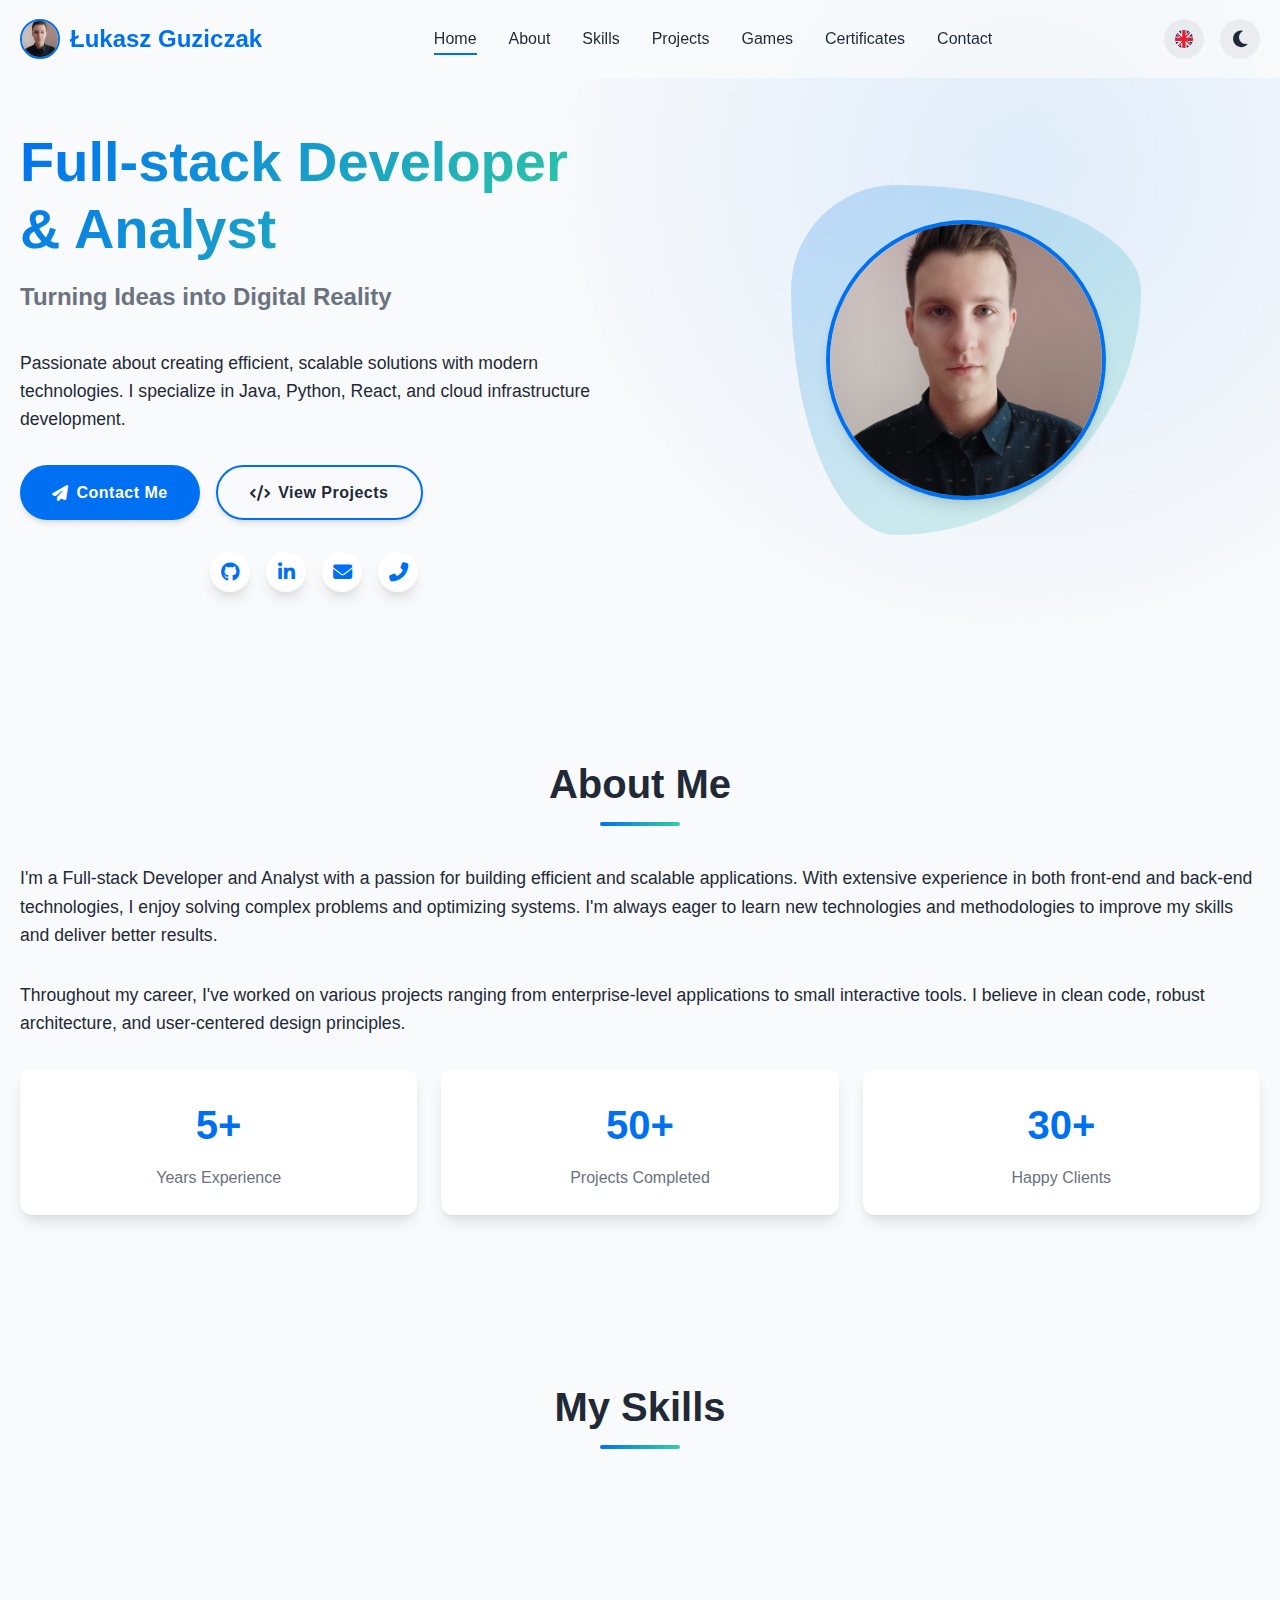
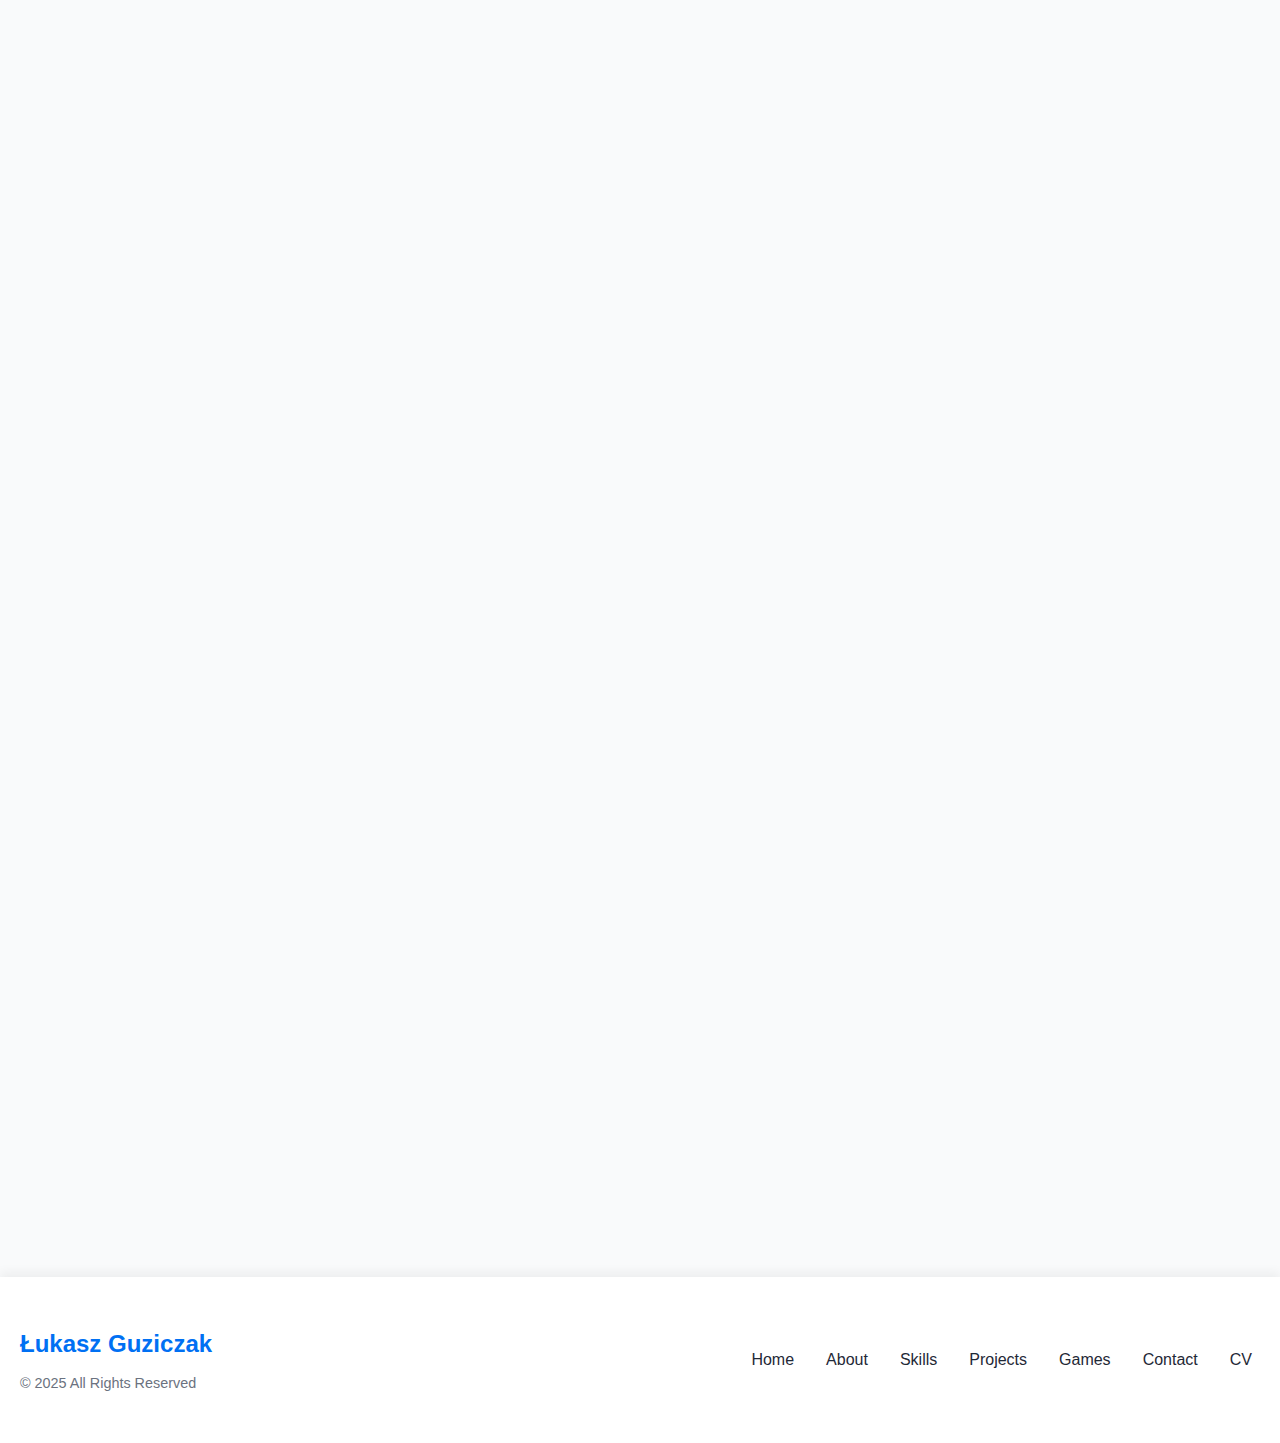
==== index.html @ 31dbde3d "update" ====
<!DOCTYPE html>
<html lang="en">
<head>
    <meta charset="UTF-8">
    <meta name="viewport" content="width=device-width, initial-scale=1.0">
    <meta name="description" content="Łukasz Guziczak - Full-stack Developer & Analyst. Expertise in Java, Python, React.js, and cloud technologies.">
    <title>Łukasz Guziczak | Full-stack Developer</title>
    <link rel="stylesheet" href="https://cdnjs.cloudflare.com/ajax/libs/font-awesome/6.4.0/css/all.min.css">
    <link rel="stylesheet" href="https://cdnjs.cloudflare.com/ajax/libs/animate.css/4.1.1/animate.min.css">
    <style>
        :root {
            --primary-color: #0070f3;
            --primary-dark: #0050a0;
            --secondary-color: #34d399;
            --light-bg: #f9fafb;
            --dark-bg: #111827;
            --light-card: #ffffff;
            --dark-card: #1f2937;
            --light-text: #1f2937;
            --dark-text: #f3f4f6;
            --gray-text: #6b7280;
            --card-shadow: 0 10px 15px -3px rgba(0, 0, 0, 0.1), 0 4px 6px -2px rgba(0, 0, 0, 0.05);
            --dark-card-shadow: 0 10px 15px -3px rgba(0, 0, 0, 0.25), 0 4px 6px -2px rgba(0, 0, 0, 0.1);
            --border-radius: 12px;
            --transition: all 0.3s cubic-bezier(0.4, 0, 0.2, 1);
            --heading-font: 'Poppins', 'Segoe UI', sans-serif;
            --body-font: 'Inter', 'Roboto', 'Arial', sans-serif;
        }

        /* Load Fonts */
        @import url('https://fonts.googleapis.com/css2?family=Inter:wght@300;400;500;600;700&family=Poppins:wght@400;500;600;700&display=swap');

        * {
            margin: 0;
            padding: 0;
            box-sizing: border-box;
        }

        body {
            font-family: var(--body-font);
            background-color: var(--light-bg);
            color: var(--light-text);
            line-height: 1.6;
            overflow-x: hidden;
            transition: var(--transition);
            scroll-behavior: smooth;
            min-height: 100vh;
        }

        body.dark-mode {
            background-color: var(--dark-bg);
            color: var(--dark-text);
        }

        .container {
            max-width: 1280px;
            margin: 0 auto;
            padding: 0 20px;
        }

        /* Navigation */
        .navbar {
            position: fixed;
            top: 0;
            left: 0;
            width: 100%;
            padding: 1.2rem 0;
            z-index: 1000;
            transition: var(--transition);
            backdrop-filter: blur(8px);
            background-color: rgba(249, 250, 251, 0.8);
        }

        body.dark-mode .navbar {
            background-color: rgba(17, 24, 39, 0.8);
        }

        .navbar.scrolled {
            padding: 0.7rem 0;
            box-shadow: 0 4px 6px -1px rgba(0, 0, 0, 0.1), 0 2px 4px -1px rgba(0, 0, 0, 0.06);
        }

        .nav-container {
            display: flex;
            justify-content: space-between;
            align-items: center;
        }

        .logo {
            font-family: var(--heading-font);
            font-weight: 700;
            font-size: 1.5rem;
            color: var(--primary-color);
            text-decoration: none;
            display: flex;
            align-items: center;
        }

        .logo-img {
            width: 40px;
            height: 40px;
            border-radius: 50%;
            margin-right: 10px;
            object-fit: cover;
            border: 2px solid var(--primary-color);
        }

        .nav-links {
            display: flex;
            gap: 2rem;
            list-style: none;
        }

        .nav-item a {
            color: var(--light-text);
            text-decoration: none;
            font-weight: 500;
            position: relative;
            padding: 0.5rem 0;
            transition: var(--transition);
        }

        body.dark-mode .nav-item a {
            color: var(--dark-text);
        }

        .nav-item a::after {
            content: '';
            position: absolute;
            width: 0;
            height: 2px;
            bottom: 0;
            left: 0;
            background-color: var(--primary-color);
            transition: var(--transition);
        }

        .nav-item a:hover {
            color: var(--primary-color);
        }

        .nav-item a:hover::after,
        .nav-item a.active::after {
            width: 100%;
        }

        .utility-buttons {
            display: flex;
            align-items: center;
            gap: 1rem;
        }

        .theme-btn,
        .lang-btn {
            background: none;
            border: none;
            cursor: pointer;
            width: 40px;
            height: 40px;
            border-radius: 50%;
            display: flex;
            align-items: center;
            justify-content: center;
            transition: var(--transition);
            background-color: rgba(0, 0, 0, 0.05);
        }

        body.dark-mode .theme-btn,
        body.dark-mode .lang-btn {
            background-color: rgba(255, 255, 255, 0.1);
        }

        .theme-btn:hover,
        .lang-btn:hover {
            background-color: rgba(0, 112, 243, 0.1);
            transform: translateY(-2px);
        }

        .theme-btn i,
        .lang-btn img {
            font-size: 1.2rem;
            color: var(--light-text);
            transition: var(--transition);
        }

        body.dark-mode .theme-btn i,
        body.dark-mode .lang-btn img {
            color: var(--dark-text);
        }

        .lang-btn img {
            width: 24px;
            height: 18px;
            border-radius: 2px;
        }

        .mobile-menu-btn {
            display: none;
            background: none;
            border: none;
            cursor: pointer;
            font-size: 1.5rem;
            color: var(--light-text);
        }

        body.dark-mode .mobile-menu-btn {
            color: var(--dark-text);
        }

        /* Hero Section */
        .hero {
            padding: 8rem 0 5rem;
            position: relative;
            overflow: hidden;
        }

        .hero::before {
            content: "";
            position: absolute;
            top: -50%;
            right: -20%;
            width: 80%;
            height: 150%;
            background: radial-gradient(circle, rgba(0, 112, 243, 0.1) 0%, rgba(0, 112, 243, 0) 70%);
            z-index: -1;
            border-radius: 50%;
        }

        .hero-content {
            display: flex;
            align-items: center;
            justify-content: space-between;
            gap: 4rem;
        }

        .hero-text {
            flex: 1;
        }

        .hero-title {
            font-family: var(--heading-font);
            font-size: 3.5rem;
            font-weight: 700;
            margin-bottom: 1rem;
            background: linear-gradient(135deg, var(--primary-color) 0%, var(--secondary-color) 100%);
            -webkit-background-clip: text;
            -webkit-text-fill-color: transparent;
            line-height: 1.2;
        }

        .hero-subtitle {
            font-size: 1.5rem;
            color: var(--gray-text);
            margin-bottom: 2rem;
        }

        .hero-description {
            font-size: 1.1rem;
            margin-bottom: 2rem;
            max-width: 600px;
        }

        .hero-cta {
            display: flex;
            gap: 1rem;
            margin-top: 2rem;
        }

        .btn {
            padding: 0.8rem 2rem;
            border-radius: 50px;
            font-weight: 600;
            letter-spacing: 0.5px;
            text-decoration: none;
            cursor: pointer;
            transition: var(--transition);
            display: inline-flex;
            align-items: center;
            justify-content: center;
            gap: 0.5rem;
            box-shadow: 0 4px 6px -1px rgba(0, 0, 0, 0.1), 0 2px 4px -1px rgba(0, 0, 0, 0.06);
        }

        .btn-primary {
            background-color: var(--primary-color);
            color: white;
            border: none;
        }

        .btn-primary:hover {
            background-color: var(--primary-dark);
            transform: translateY(-3px);
            box-shadow: 0 7px 14px rgba(0, 0, 0, 0.12), 0 3px 6px rgba(0, 0, 0, 0.08);
        }

        .btn-secondary {
            background-color: transparent;
            color: var(--light-text);
            border: 2px solid var(--primary-color);
        }

        body.dark-mode .btn-secondary {
            color: var(--dark-text);
        }

        .btn-secondary:hover {
            background-color: rgba(0, 112, 243, 0.1);
            transform: translateY(-3px);
            box-shadow: 0 7px 14px rgba(0, 0, 0, 0.12), 0 3px 6px rgba(0, 0, 0, 0.08);
        }

        .hero-image {
            flex: 1;
            position: relative;
        }

        .profile-container {
            position: relative;
            width: 350px;
            height: 350px;
            margin: 0 auto;
        }

        .profile-bg {
            position: absolute;
            width: 100%;
            height: 100%;
            background: linear-gradient(135deg, var(--primary-color) 0%, var(--secondary-color) 100%);
            border-radius: 30% 70% 70% 30% / 30% 30% 70% 70%;
            opacity: 0.2;
            animation: morphing 10s ease-in-out infinite;
        }

        @keyframes morphing {
            0% {
                border-radius: 30% 70% 70% 30% / 30% 30% 70% 70%;
            }
            25% {
                border-radius: 58% 42% 75% 25% / 76% 46% 54% 24%;
            }
            50% {
                border-radius: 50% 50% 33% 67% / 55% 27% 73% 45%;
            }
            75% {
                border-radius: 33% 67% 58% 42% / 63% 68% 32% 37%;
            }
            100% {
                border-radius: 30% 70% 70% 30% / 30% 30% 70% 70%;
            }
        }

        .profile-img {
            position: absolute;
            top: 50%;
            left: 50%;
            transform: translate(-50%, -50%);
            width: 280px;
            height: 280px;
            border-radius: 50%;
            object-fit: cover;
            border: 4px solid var(--primary-color);
            z-index: 1;
            box-shadow: var(--card-shadow);
        }

        .social-links {
            display: flex;
            justify-content: center;
            gap: 1rem;
            margin-top: 2rem;
        }

        .social-btn {
            width: 40px;
            height: 40px;
            border-radius: 50%;
            display: flex;
            align-items: center;
            justify-content: center;
            background-color: var(--light-card);
            color: var(--primary-color);
            text-decoration: none;
            font-size: 1.2rem;
            transition: var(--transition);
            box-shadow: var(--card-shadow);
        }

        body.dark-mode .social-btn {
            background-color: var(--dark-card);
        }

        .social-btn:hover {
            transform: translateY(-5px);
            background-color: var(--primary-color);
            color: white;
        }

        /* About Section */
        .section {
            padding: 5rem 0;
        }

        .section-title {
            font-family: var(--heading-font);
            font-size: 2.5rem;
            font-weight: 700;
            margin-bottom: 3rem;
            text-align: center;
            position: relative;
        }

        .section-title::after {
            content: '';
            position: absolute;
            bottom: -10px;
            left: 50%;
            transform: translateX(-50%);
            width: 80px;
            height: 4px;
            background: linear-gradient(135deg, var(--primary-color) 0%, var(--secondary-color) 100%);
            border-radius: 2px;
        }

        .about-content {
            display: flex;
            align-items: center;
            gap: 4rem;
        }

        .about-text {
            flex: 1;
        }

        .about-description {
            margin-bottom: 2rem;
            font-size: 1.1rem;
        }

        .about-stats {
            display: grid;
            grid-template-columns: repeat(auto-fit, minmax(150px, 1fr));
            gap: 1.5rem;
            margin-top: 2rem;
        }

        .stat-item {
            text-align: center;
            background-color: var(--light-card);
            padding: 1.5rem;
            border-radius: var(--border-radius);
            box-shadow: var(--card-shadow);
            transition: var(--transition);
        }

        body.dark-mode .stat-item {
            background-color: var(--dark-card);
            box-shadow: var(--dark-card-shadow);
        }

        .stat-item:hover {
            transform: translateY(-5px);
        }

        .stat-number {
            font-size: 2.5rem;
            font-weight: 700;
            color: var(--primary-color);
            margin-bottom: 0.5rem;
        }

        .stat-label {
            font-size: 1rem;
            color: var(--gray-text);
        }

        /* Skills Section */
        .skills-list {
            display: grid;
            grid-template-columns: repeat(auto-fill, minmax(300px, 1fr));
            gap: 2rem;
        }

        .skill-card {
            background-color: var(--light-card);
            border-radius: var(--border-radius);
            padding: 2rem;
            box-shadow: var(--card-shadow);
            transition: var(--transition);
            position: relative;
            overflow: hidden;
        }

        body.dark-mode .skill-card {
            background-color: var(--dark-card);
            box-shadow: var(--dark-card-shadow);
        }

        .skill-card:hover {
            transform: translateY(-5px);
        }

        .skill-card::before {
            content: '';
            position: absolute;
            top: 0;
            left: 0;
            width: 5px;
            height: 100%;
            background: linear-gradient(to bottom, var(--primary-color), var(--secondary-color));
        }

        .skill-icon {
            font-size: 2rem;
            color: var(--primary-color);
            margin-bottom: 1rem;
        }

        .skill-title {
            font-family: var(--heading-font);
            font-size: 1.3rem;
            font-weight: 600;
            margin-bottom: 1rem;
        }

        .skill-items {
            list-style: none;
        }

        .skill-item {
            margin-bottom: 0.5rem;
            display: flex;
            align-items: center;
        }

        .skill-item::before {
            content: '•';
            color: var(--primary-color);
            font-weight: bold;
            margin-right: 0.5rem;
        }

        /* Projects Section */
        .projects-container {
            display: grid;
            grid-template-columns: repeat(auto-fill, minmax(300px, 1fr));
            gap: 2rem;
        }

        .project-card {
            background-color: var(--light-card);
            border-radius: var(--border-radius);
            overflow: hidden;
            box-shadow: var(--card-shadow);
            transition: var(--transition);
            position: relative;
        }

        body.dark-mode .project-card {
            background-color: var(--dark-card);
            box-shadow: var(--dark-card-shadow);
        }

        .project-card:hover {
            transform: translateY(-10px);
            box-shadow: 0 20px 25px -5px rgba(0, 0, 0, 0.1), 0 10px 10px -5px rgba(0, 0, 0, 0.04);
        }

        .project-img {
            width: 100%;
            height: 180px;
            object-fit: cover;
            transition: var(--transition);
        }

        .project-card:hover .project-img {
            transform: scale(1.05);
        }

        .project-content {
            padding: 1.5rem;
        }

        .project-title {
            font-family: var(--heading-font);
            font-size: 1.3rem;
            font-weight: 600;
            margin-bottom: 0.5rem;
        }

        .project-description {
            color: var(--gray-text);
            font-size: 0.95rem;
            margin-bottom: 1rem;
            line-height: 1.5;
        }

        .project-links {
            display: flex;
            justify-content: space-between;
            margin-top: 1rem;
        }

        .project-link {
            color: var(--primary-color);
            text-decoration: none;
            font-weight: 600;
            font-size: 0.9rem;
            transition: var(--transition);
            display: flex;
            align-items: center;
            gap: 0.3rem;
        }

        .project-link:hover {
            color: var(--primary-dark);
            transform: translateX(5px);
        }

        /* Achievements Section */
        .achievements-list {
            display: grid;
            grid-template-columns: repeat(auto-fill, minmax(280px, 1fr));
            gap: 2rem;
        }

        .achievement-card {
            background-color: var(--light-card);
            border-radius: var(--border-radius);
            padding: 2rem;
            box-shadow: var(--card-shadow);
            transition: var(--transition);
            position: relative;
            overflow: hidden;
        }

        body.dark-mode .achievement-card {
            background-color: var(--dark-card);
            box-shadow: var(--dark-card-shadow);
        }

        .achievement-card:hover {
            transform: translateY(-5px);
        }

        .achievement-icon {
            position: absolute;
            top: 1rem;
            right: 1rem;
            font-size: 1.5rem;
            color: var(--primary-color);
            opacity: 0.2;
        }

        .achievement-title {
            font-family: var(--heading-font);
            font-size: 1.2rem;
            font-weight: 600;
            margin-bottom: 1rem;
            line-height: 1.4;
        }

        .achievement-description {
            color: var(--gray-text);
            font-size: 0.95rem;
        }

        /* Contact Section */
        .contact-container {
            display: grid;
            grid-template-columns: 1fr 2fr;
            gap: 3rem;
        }

        .contact-info {
            background-color: var(--light-card);
            border-radius: var(--border-radius);
            padding: 2rem;
            box-shadow: var(--card-shadow);
            height: fit-content;
        }

        body.dark-mode .contact-info {
            background-color: var(--dark-card);
            box-shadow: var(--dark-card-shadow);
        }

        .contact-title {
            font-family: var(--heading-font);
            font-size: 1.5rem;
            font-weight: 600;
            margin-bottom: 1.5rem;
            color: var(--primary-color);
        }

        .contact-detail {
            display: flex;
            align-items: flex-start;
            margin-bottom: 1.5rem;
        }

        .contact-icon {
            color: var(--primary-color);
            font-size: 1.2rem;
            margin-right: 1rem;
            margin-top: 0.25rem;
        }

        .contact-text {
            line-height: 1.5;
        }

        .contact-text a {
            color: inherit;
            text-decoration: none;
            transition: var(--transition);
        }

        .contact-text a:hover {
            color: var(--primary-color);
        }

        .contact-form {
            background-color: var(--light-card);
            border-radius: var(--border-radius);
            padding: 2rem;
            box-shadow: var(--card-shadow);
        }

        body.dark-mode .contact-form {
            background-color: var(--dark-card);
            box-shadow: var(--dark-card-shadow);
        }

        .form-group {
            margin-bottom: 1.5rem;
        }

        .form-control {
            width: 100%;
            padding: 1rem;
            border: 1px solid #e2e8f0;
            border-radius: 0.5rem;
            font-family: inherit;
            font-size: 1rem;
            background-color: var(--light-bg);
            color: var(--light-text);
            transition: var(--transition);
        }

        body.dark-mode .form-control {
            background-color: var(--dark-bg);
            border-color: #374151;
            color: var(--dark-text);
        }

        .form-control:focus {
            outline: none;
            border-color: var(--primary-color);
            box-shadow: 0 0 0 3px rgba(0, 112, 243, 0.2);
        }

        .form-control::placeholder {
            color: var(--gray-text);
        }

        textarea.form-control {
            min-height: 150px;
            resize: vertical;
        }

        /* Footer */
        .footer {
            background-color: var(--light-card);
            padding: 3rem 0;
            margin-top: 5rem;
            box-shadow: 0 -5px 10px rgba(0, 0, 0, 0.05);
        }

        body.dark-mode .footer {
            background-color: var(--dark-card);
            box-shadow: 0 -5px 10px rgba(0, 0, 0, 0.15);
        }

        .footer-content {
            display: flex;
            justify-content: space-between;
            align-items: center;
        }

        .footer-text {
            display: flex;
            flex-direction: column;
        }

        .footer-logo {
            font-family: var(--heading-font);
            font-weight: 700;
            font-size: 1.5rem;
            color: var(--primary-color);
            margin-bottom: 0.5rem;
        }

        .footer-copyright {
            color: var(--gray-text);
            font-size: 0.9rem;
        }

        .footer-links {
            display: flex;
            gap: 1rem;
        }

        .footer-link {
            color: var(--light-text);
            text-decoration: none;
            transition: var(--transition);
            padding: 0.5rem;
        }

        body.dark-mode .footer-link {
            color: var(--dark-text);
        }

        .footer-link:hover {
            color: var(--primary-color);
        }

        /* Back to Top Button */
        .back-to-top {
            position: fixed;
            bottom: 2rem;
            right: 2rem;
            width: 50px;
            height: 50px;
            border-radius: 50%;
            background-color: var(--primary-color);
            color: white;
            display: flex;
            align-items: center;
            justify-content: center;
            font-size: 1.5rem;
            cursor: pointer;
            box-shadow: 0 4px 6px rgba(0, 0, 0, 0.1);
            opacity: 0;
            visibility: hidden;
            transition: var(--transition);
            z-index: 999;
        }

        .back-to-top.visible {
            opacity: 1;
            visibility: visible;
        }

        .back-to-top:hover {
            background-color: var(--primary-dark);
            transform: translateY(-5px);
        }

        /* Modal */
        .modal {
            position: fixed;
            top: 0;
            left: 0;
            width: 100%;
            height: 100%;
            background-color: rgba(0, 0, 0, 0.5);
            display: flex;
            align-items: center;
            justify-content: center;
            z-index: 9999;
            opacity: 0;
            visibility: hidden;
            transition: var(--transition);
        }

        .modal.active {
            opacity: 1;
            visibility: visible;
        }

        .modal-content {
            background-color: var(--light-card);
            border-radius: var(--border-radius);
            padding: 2rem;
            width: 100%;
            max-width: 600px;
            max-height: 90vh;
            overflow-y: auto;
            box-shadow: 0 25px 50px -12px rgba(0, 0, 0, 0.25);
            transform: translateY(-50px);
            transition: var(--transition);
        }

        body.dark-mode .modal-content {
            background-color: var(--dark-card);
        }

        .modal.active .modal-content {
            transform: translateY(0);
        }

        .modal-header {
            display: flex;
            justify-content: space-between;
            align-items: center;
            margin-bottom: 1.5rem;
        }

        .modal-title {
            font-family: var(--heading-font);
            font-size: 1.5rem;
            font-weight: 600;
            color: var(--primary-color);
        }

        .modal-close {
            background: none;
            border: none;
            font-size: 1.5rem;
            cursor: pointer;
            color: var(--gray-text);
            transition: var(--transition);
        }

        .modal-close:hover {
            color: var(--primary-color);
            transform: rotate(90deg);
        }

        /* Skill Sliders */
        .skill-progress {
            margin-top: 0.5rem;
            height: 8px;
            background-color: var(--light-bg);
            border-radius: 4px;
            overflow: hidden;
        }

        body.dark-mode .skill-progress {
            background-color: var(--dark-bg);
        }

        .skill-progress .progress-bar {
            height: 100%;
            background: linear-gradient(135deg, var(--primary-color) 0%, var(--secondary-color) 100%);
            border-radius: 4px;
            width: 0;
            transition: width 1s ease-in-out;
        }

        /* Animations */
        .animate {
            opacity: 0;
            transform: translateY(30px);
            transition: all 0.6s ease-out;
        }

        .animate.active {
            opacity: 1;
            transform: translateY(0);
        }

        /* Responsive Styles */
        @media (max-width: 1024px) {
            .hero-content {
                flex-direction: column-reverse;
                text-align: center;
                gap: 2rem;
            }

            .hero-cta {
                justify-content: center;
            }

            .about-content {
                flex-direction: column;
                text-align: center;
            }

            .contact-container {
                grid-template-columns: 1fr;
            }

            .hero-title {
                font-size: 2.8rem;
            }

            .hero-subtitle {
                font-size: 1.3rem;
            }
        }

        @media (max-width: 768px) {
            .nav-links {
                position: fixed;
                top: 0;
                right: -100%;
                height: 100vh;
                width: 70%;
                background-color: var(--light-card);
                flex-direction: column;
                align-items: center;
                justify-content: center;
                transition: var(--transition);
                z-index: 1001;
            }

            body.dark-mode .nav-links {
                background-color: var(--dark-card);
            }

            .nav-links.active {
                right: 0;
                box-shadow: -5px 0 15px rgba(0, 0, 0, 0.1);
            }

            .mobile-menu-btn {
                display: block;
                z-index: 1002;
            }

            .logo {
                font-size: 1.3rem;
            }

            .section-title {
                font-size: 2rem;
            }

            .footer-content {
                flex-direction: column;
                text-align: center;
                gap: 1.5rem;
            }

            .profile-container {
                width: 280px;
                height: 280px;
            }

            .profile-img {
                width: 220px;
                height: 220px;
            }
        }

        @media (max-width: 480px) {
            .hero-title {
                font-size: 2.5rem;
            }

            .hero-subtitle {
                font-size: 1.1rem;
            }

            .stat-item {
                padding: 1rem;
            }

            .stat-number {
                font-size: 2rem;
            }

            .hero-cta {
                flex-direction: column;
                width: 100%;
            }

            .hero-cta .btn {
                width: 100%;
            }
        }

        /* Games Section Specific Styles */
        .games-grid {
            display: grid;
            grid-template-columns: repeat(auto-fill, minmax(250px, 1fr));
            gap: 2rem;
        }

        .game-card {
            background-color: var(--light-card);
            border-radius: var(--border-radius);
            overflow: hidden;
            box-shadow: var(--card-shadow);
            transition: var(--transition);
            display: flex;
            flex-direction: column;
            height: 100%;
        }

        body.dark-mode .game-card {
            background-color: var(--dark-card);
            box-shadow: var(--dark-card-shadow);
        }

        .game-card:hover {
            transform: translateY(-10px);
            box-shadow: 0 20px 25px -5px rgba(0, 0, 0, 0.1), 0 10px 10px -5px rgba(0, 0, 0, 0.04);
        }

        .game-img-container {
            padding: 2rem;
            display: flex;
            justify-content: center;
            align-items: center;
            position: relative;
            background: linear-gradient(135deg, rgba(0, 112, 243, 0.1) 0%, rgba(52, 211, 153, 0.1) 100%);
        }

        .game-img {
            width: 100px;
            height: 100px;
            object-fit: cover;
            border-radius: 20%;
            transition: var(--transition);
        }

        .game-card:hover .game-img {
            transform: scale(1.1) rotate(5deg);
        }

        .game-content {
            padding: 1.5rem;
            flex-grow: 1;
            display: flex;
            flex-direction: column;
        }

        .game-title {
            font-family: var(--heading-font);
            font-size: 1.3rem;
            font-weight: 600;
            margin-bottom: 0.5rem;
            text-align: center;
        }

        .game-description {
            color: var(--gray-text);
            font-size: 0.95rem;
            text-align: center;
            margin-bottom: 1.5rem;
        }

        .game-links {
            margin-top: auto;
            display: flex;
            justify-content: space-between;
        }

        .game-btn {
            padding: 0.7rem 1.2rem;
            border-radius: 50px;
            font-weight: 600;
            text-decoration: none;
            font-size: 0.9rem;
            transition: var(--transition);
            flex: 1;
            text-align: center;
            display: flex;
            align-items: center;
            justify-content: center;
            gap: 0.3rem;
        }

        .play-btn {
            background-color: var(--primary-color);
            color: white;
            margin-right: 0.5rem;
        }

        .play-btn:hover {
            background-color: var(--primary-dark);
        }

        .code-btn {
            background-color: transparent;
            color: var(--light-text);
            border: 2px solid var(--primary-color);
        }

        body.dark-mode .code-btn {
            color: var(--dark-text);
        }

        .code-btn:hover {
            background-color: rgba(0, 112, 243, 0.1);
        }

        /* Certificate Section */
        .certificates-grid {
            display: grid;
            grid-template-columns: repeat(auto-fill, minmax(280px, 1fr));
            gap: 2rem;
        }

        .certificate-card {
            background-color: var(--light-card);
            border-radius: var(--border-radius);
            overflow: hidden;
            box-shadow: var(--card-shadow);
            transition: var(--transition);
        }

        body.dark-mode .certificate-card {
            background-color: var(--dark-card);
            box-shadow: var(--dark-card-shadow);
        }

        .certificate-card:hover {
            transform: translateY(-5px);
        }

        .certificate-logo {
            height: 80px;
            width: 80px;
            object-fit: contain;
            border-radius: 10px;
            margin-right: 1rem;
        }

        .certificate-header {
            padding: 1.5rem;
            display: flex;
            align-items: center;
            border-bottom: 1px solid rgba(0, 0, 0, 0.05);
        }

        body.dark-mode .certificate-header {
            border-bottom: 1px solid rgba(255, 255, 255, 0.05);
        }

        .certificate-info {
            flex: 1;
        }

        .certificate-name {
            font-family: var(--heading-font);
            font-size: 1.2rem;
            font-weight: 600;
            margin-bottom: 0.3rem;
        }

        .certificate-issuer {
            color: var(--gray-text);
            font-size: 0.9rem;
        }

        .certificate-content {
            padding: 1.5rem;
        }

        .certificate-date {
            color: var(--gray-text);
            font-size: 0.9rem;
            margin-bottom: 1rem;
            display: flex;
            align-items: center;
            gap: 0.5rem;
        }

        .certificate-description {
            color: var(--gray-text);
            font-size: 0.95rem;
            margin-bottom: 1.5rem;
        }

        .view-certificate {
            display: inline-flex;
            align-items: center;
            color: var(--primary-color);
            text-decoration: none;
            font-weight: 600;
            font-size: 0.9rem;
            transition: var(--transition);
            gap: 0.3rem;
        }

        .view-certificate:hover {
            color: var(--primary-dark);
            transform: translateX(5px);
        }

        /* Language switcher dropdown */
        .lang-dropdown {
            position: relative;
        }

        .lang-current {
            display: flex;
            align-items: center;
            gap: 0.3rem;
        }

        .lang-options {
            position: absolute;
            top: 100%;
            right: 0;
            background-color: var(--light-card);
            border-radius: 0.5rem;
            box-shadow: 0 10px 15px -3px rgba(0, 0, 0, 0.1), 0 4px 6px -2px rgba(0, 0, 0, 0.05);
            min-width: 120px;
            padding: 0.5rem;
            opacity: 0;
            visibility: hidden;
            transform: translateY(10px);
            transition: var(--transition);
            z-index: 1000;
        }

        body.dark-mode .lang-options {
            background-color: var(--dark-card);
            box-shadow: 0 10px 15px -3px rgba(0, 0, 0, 0.25), 0 4px 6px -2px rgba(0, 0, 0, 0.1);
        }

        .lang-dropdown:hover .lang-options {
            opacity: 1;
            visibility: visible;
            transform: translateY(0);
        }

        .lang-option {
            display: flex;
            align-items: center;
            gap: 0.5rem;
            padding: 0.5rem;
            cursor: pointer;
            transition: var(--transition);
            border-radius: 0.3rem;
        }

        .lang-option:hover {
            background-color: rgba(0, 112, 243, 0.1);
        }

        .lang-flag {
            width: 24px;
            height: 18px;
            border-radius: 2px;
        }

        .lang-name {
            font-size: 0.9rem;
            color: var(--light-text);
        }

        body.dark-mode .lang-name {
            color: var(--dark-text);
        }
    </style>
</head>
<body>
    <!-- Navbar -->
    <nav class="navbar" id="navbar">
        <div class="container nav-container">
            <a href="#" class="logo">
                <img src="photo.jpg" alt="Logo" class="logo-img">
                <span>Łukasz Guziczak</span>
            </a>
            <ul class="nav-links" id="navLinks">
                <li class="nav-item"><a href="#home" class="active">Home</a></li>
                <li class="nav-item"><a href="#about">About</a></li>
                <li class="nav-item"><a href="#skills">Skills</a></li>
                <li class="nav-item"><a href="#projects">Projects</a></li>
                <li class="nav-item"><a href="#games">Games</a></li>
                <li class="nav-item"><a href="#certificates">Certificates</a></li>
                <li class="nav-item"><a href="#contact">Contact</a></li>
            </ul>
            <div class="utility-buttons">
                <div class="lang-dropdown">
                    <button class="lang-btn" id="langToggle">
                        <img src="uk.svg" alt="English" id="currentLangFlag">
                    </button>
                    <div class="lang-options">
                        <div class="lang-option" onclick="changeLanguage('en')">
                            <img src="uk.svg" alt="English" class="lang-flag">
                            <span class="lang-name">English</span>
                        </div>
                        <div class="lang-option" onclick="changeLanguage('pl')">
                            <img src="pl.svg" alt="Polski" class="lang-flag">
                            <span class="lang-name">Polski</span>
                        </div>
                    </div>
                </div>
                <button class="theme-btn" id="themeToggle">
                    <i class="fas fa-moon" id="themeIcon"></i>
                </button>
                <button class="mobile-menu-btn" id="mobileMenuBtn">
                    <i class="fas fa-bars" id="menuIcon"></i>
                </button>
            </div>
        </div>
    </nav>

    <!-- Hero Section -->
    <section class="hero" id="home">
        <div class="container">
            <div class="hero-content">
                <div class="hero-text animate">
                    <h1 class="hero-title" id="heroTitle">Full-stack Developer & Analyst</h1>
                    <h2 class="hero-subtitle" id="heroSubtitle">Turning Ideas into Digital Reality</h2>
                    <p class="hero-description" id="heroDescription">
                        Passionate about creating efficient, scalable solutions with modern technologies.
                        I specialize in Java, Python, React, and cloud infrastructure development.
                    </p>
                    <div class="hero-cta">
                        <a href="#contact" class="btn btn-primary">
                            <i class="fas fa-paper-plane"></i>
                            <span id="ctaContact">Contact Me</span>
                        </a>
                        <a href="#projects" class="btn btn-secondary">
                            <i class="fas fa-code"></i>
                            <span id="ctaProjects">View Projects</span>
                        </a>
                    </div>
                    <div class="social-links">
                        <a href="https://github.com/guziczak" class="social-btn" target="_blank">
                            <i class="fab fa-github"></i>
                        </a>
                        <a href="https://linkedin.com/in/guziczak" class="social-btn" target="_blank">
                            <i class="fab fa-linkedin-in"></i>
                        </a>
                        <a href="mailto:guziczak@pm.me" class="social-btn">
                            <i class="fas fa-envelope"></i>
                        </a>
                        <a href="tel:+48693069832" class="social-btn">
                            <i class="fas fa-phone-alt"></i>
                        </a>
                    </div>
                </div>
                <div class="hero-image animate" style="animation-delay: 0.3s;">
                    <div class="profile-container">
                        <div class="profile-bg"></div>
                        <img src="photo.jpg" alt="Łukasz Guziczak" class="profile-img">
                    </div>
                </div>
            </div>
        </div>
    </section>

    <!-- About Section -->
    <section class="section" id="about">
        <div class="container">
            <h2 class="section-title animate" id="aboutTitle">About Me</h2>
            <div class="about-content">
                <div class="about-text animate">
                    <p class="about-description" id="aboutDescription">
                        I'm a Full-stack Developer and Analyst with a passion for building efficient and scalable applications.
                        With extensive experience in both front-end and back-end technologies, I enjoy solving complex problems and optimizing systems.
                        I'm always eager to learn new technologies and methodologies to improve my skills and deliver better results.
                    </p>
                    <p class="about-description" id="aboutExperience">
                        Throughout my career, I've worked on various projects ranging from enterprise-level applications to small interactive tools.
                        I believe in clean code, robust architecture, and user-centered design principles.
                    </p>
                    <div class="about-stats animate" style="animation-delay: 0.3s;">
                        <div class="stat-item">
                            <div class="stat-number" id="yearsExperience">5+</div>
                            <div class="stat-label" id="yearsExperienceLabel">Years Experience</div>
                        </div>
                        <div class="stat-item">
                            <div class="stat-number" id="projectsCompleted">50+</div>
                            <div class="stat-label" id="projectsCompletedLabel">Projects Completed</div>
                        </div>
                        <div class="stat-item">
                            <div class="stat-number" id="happyClients">30+</div>
                            <div class="stat-label" id="happyClientsLabel">Happy Clients</div>
                        </div>
                    </div>
                </div>
            </div>
        </div>
    </section>

    <!-- Skills Section -->
    <section class="section" id="skills">
        <div class="container">
            <h2 class="section-title animate" id="skillsTitle">My Skills</h2>
            <div class="skills-list">
                <div class="skill-card animate">
                    <div class="skill-icon">
                        <i class="fas fa-code"></i>
                    </div>
                    <h3 class="skill-title" id="programmingTitle">Programming Languages</h3>
                    <ul class="skill-items">
                        <li class="skill-item">Java</li>
                        <li class="skill-item">Python</li>
                        <li class="skill-item">JavaScript / TypeScript</li>
                        <li class="skill-item">SQL</li>
                        <li class="skill-item">HTML/CSS</li>
                    </ul>
                </div>
                <div class="skill-card animate" style="animation-delay: 0.2s;">
                    <div class="skill-icon">
                        <i class="fas fa-laptop-code"></i>
                    </div>
                    <h3 class="skill-title" id="frameworksTitle">Frameworks & Libraries</h3>
                    <ul class="skill-items">
                        <li class="skill-item">Spring Framework</li>
                        <li class="skill-item">React.js</li>
                        <li class="skill-item">Node.js</li>
                        <li class="skill-item">Django</li>
                        <li class="skill-item">Express.js</li>
                    </ul>
                </div>
                <div class="skill-card animate" style="animation-delay: 0.3s;">
                    <div class="skill-icon">
                        <i class="fas fa-cloud"></i>
                    </div>
                    <h3 class="skill-title" id="cloudTitle">Cloud & DevOps</h3>
                    <ul class="skill-items">
                        <li class="skill-item">AWS</li>
                        <li class="skill-item">Azure</li>
                        <li class="skill-item">Docker</li>
                        <li class="skill-item">Kubernetes</li>
                        <li class="skill-item">CI/CD (Jenkins, GitHub Actions)</li>
                    </ul>
                </div>
                <div class="skill-card animate" style="animation-delay: 0.4s;">
                    <div class="skill-icon">
                        <i class="fas fa-database"></i>
                    </div>
                    <h3 class="skill-title" id="databaseTitle">Databases</h3>
                    <ul class="skill-items">
                        <li class="skill-item">PostgreSQL</li>
                        <li class="skill-item">MongoDB</li>
                        <li class="skill-item">MySQL/MariaDB</li>
                        <li class="skill-item">Redis</li>
                        <li class="skill-item">Elasticsearch</li>
                    </ul>
                </div>
                <div class="skill-card animate" style="animation-delay: 0.5s;">
                    <div class="skill-icon">
                        <i class="fas fa-cogs"></i>
                    </div>
                    <h3 class="skill-title" id="architectureTitle">Architecture & Methodologies</h3>
                    <ul class="skill-items">
                        <li class="skill-item">Microservices</li>
                        <li class="skill-item">REST APIs</li>
                        <li class="skill-item">GraphQL</li>
                        <li class="skill-item">Agile/Scrum</li>
                        <li class="skill-item">Test-Driven Development</li>
                    </ul>
                </div>
                <div class="skill-card animate" style="animation-delay: 0.6s;">
                    <div class="skill-icon">
                        <i class="fas fa-robot"></i>
                    </div>
                    <h3 class="skill-title" id="aiTitle">AI & Tools</h3>
                    <ul class="skill-items">
                        <li class="skill-item">ChatGPT</li>
                        <li class="skill-item">DeepSeek</li>
                        <li class="skill-item">Copilot</li>
                        <li class="skill-item">Data Analysis</li>
                        <li class="skill-item">Machine Learning Basics</li>
                    </ul>
                </div>
            </div>
        </div>
    </section>

    <!-- Projects Section -->
    <section class="section" id="projects">
        <div class="container">
            <h2 class="section-title animate" id="projectsTitle">Recent Projects</h2>
            <div class="projects-container">
                <div class="project-card animate">
                    <img src="/api/placeholder/400/320" alt="Project Image" class="project-img">
                    <div class="project-content">
                        <h3 class="project-title">Automatic Analysis System</h3>
                        <p class="project-description" id="project1Desc">
                            Developed a system for automatic data analysis with user preset capabilities, improving analysis efficiency by 40%.
                        </p>
                        <div class="project-links">
                            <a href="#" class="project-link">
                                <i class="fas fa-external-link-alt"></i> 
                                <span id="viewProject">View Project</span>
                            </a>
                            <a href="#" class="project-link">
                                <i class="fas fa-code"></i>
                                <span id="viewCode">View Code</span>
                            </a>
                        </div>
                    </div>
                </div>
                <div class="project-card animate" style="animation-delay: 0.2s;">
                    <img src="/api/placeholder/400/320" alt="Project Image" class="project-img">
                    <div class="project-content">
                        <h3 class="project-title">Exception Management Platform</h3>
                        <p class="project-description" id="project2Desc">
                            Built a comprehensive exception tracking system with email notifications, reducing error resolution time by 60%.
                        </p>
                        <div class="project-links">
                            <a href="#" class="project-link">
                                <i class="fas fa-external-link-alt"></i>
                                <span id="viewProject2">View Project</span>
                            </a>
                            <a href="#" class="project-link">
                                <i class="fas fa-code"></i>
                                <span id="viewCode2">View Code</span>
                            </a>
                        </div>
                    </div>
                </div>
                <div class="project-card animate" style="animation-delay: 0.3s;">
                    <img src="/api/placeholder/400/320" alt="Project Image" class="project-img">
                    <div class="project-content">
                        <h3 class="project-title">SQL Query Optimizer</h3>
                        <p class="project-description" id="project3Desc">
                            Optimized complex SQL queries for enhanced database performance, resulting in 70% faster query execution.
                        </p>
                        <div class="project-links">
                            <a href="#" class="project-link">
                                <i class="fas fa-external-link-alt"></i>
                                <span id="viewProject3">View Project</span>
                            </a>
                            <a href="#" class="project-link">
                                <i class="fas fa-code"></i>
                                <span id="viewCode3">View Code</span>
                            </a>
                        </div>
                    </div>
                </div>
            </div>
        </div>
    </section>

    <!-- Games Section -->
    <section class="section" id="games">
        <div class="container">
            <h2 class="section-title animate" id="gamesTitle">My Games</h2>
            <p class="animate" style="text-align: center; margin-bottom: 3rem; max-width: 800px; margin-left: auto; margin-right: auto;" id="gamesDescription">
                Check out the games I've developed using JavaScript and HTML5 Canvas. Feel free to play them online or explore the source code on GitHub.
            </p>
            <div class="games-grid">
                <div class="game-card animate">
                    <div class="game-img-container">
                        <img src="resources/icons/cosmic-shooter.svg" alt="Cosmic Shooter" class="game-img">
                    </div>
                    <div class="game-content">
                        <h3 class="game-title">Cosmic Shooter</h3>
                        <p class="game-description">A space-themed shooter game with multiple levels and power-ups.</p>
                        <div class="game-links">
                            <a href="https://guziczak.github.io/games/cosmic-shooter" class="game-btn play-btn">
                                <i class="fas fa-play"></i> Play
                            </a>
                            <a href="https://github.com/guziczak/games/blob/main/cosmic-shooter/index.html" class="game-btn code-btn">
                                <i class="fas fa-code"></i> Code
                            </a>
                        </div>
                    </div>
                </div>
                <div class="game-card animate" style="animation-delay: 0.2s;">
                    <div class="game-img-container">
                        <img src="resources/icons/speed-dash.svg" alt="Speed Dash" class="game-img">
                    </div>
                    <div class="game-content">
                        <h3 class="game-title">Speed Dash</h3>
                        <p class="game-description">A fast-paced racing game with multiple tracks and vehicles.</p>
                        <div class="game-links">
                            <a href="https://guziczak.github.io/games/speed-dash" class="game-btn play-btn">
                                <i class="fas fa-play"></i> Play
                            </a>
                            <a href="https://github.com/guziczak/games/blob/main/speed-dash/index.html" class="game-btn code-btn">
                                <i class="fas fa-code"></i> Code
                            </a>
                        </div>
                    </div>
                </div>
                <div class="game-card animate" style="animation-delay: 0.3s;">
                    <div class="game-img-container">
                        <img src="resources/icons/sky-dodge.svg" alt="Sky Dodge" class="game-img">
                    </div>
                    <div class="game-content">
                        <h3 class="game-title">Sky Dodge</h3>
                        <p class="game-description">An aerial dodge game with increasing difficulty and obstacles.</p>
                        <div class="game-links">
                            <a href="https://guziczak.github.io/games/sky-dodge" class="game-btn play-btn">
                                <i class="fas fa-play"></i> Play
                            </a>
                            <a href="https://github.com/guziczak/games/blob/main/sky-dodge/index.html" class="game-btn code-btn">
                                <i class="fas fa-code"></i> Code
                            </a>
                        </div>
                    </div>
                </div>
                <div class="game-card animate" style="animation-delay: 0.4s;">
                    <div class="game-img-container">
                        <img src="resources/icons/snake-quest.svg" alt="Snake Quest" class="game-img">
                    </div>
                    <div class="game-content">
                        <h3 class="game-title">Snake Quest</h3>
                        <p class="game-description">A modern take on the classic snake game with special power-ups.</p>
                        <div class="game-links">
                            <a href="https://guziczak.github.io/games/snake-quest" class="game-btn play-btn">
                                <i class="fas fa-play"></i> Play
                            </a>
                            <a href="https://github.com/guziczak/games/blob/main/snake-quest/index.html" class="game-btn code-btn">
                                <i class="fas fa-code"></i> Code
                            </a>
                        </div>
                    </div>
                </div>
                <div class="game-card animate" style="animation-delay: 0.5s;">
                    <div class="game-img-container">
                        <img src="resources/icons/icy-tower.svg" alt="Icy Tower" class="game-img">
                    </div>
                    <div class="game-content">
                        <h3 class="game-title">Icy Tower</h3>
                        <p class="game-description">A vertical platformer game with random platforms and collectibles.</p>
                        <div class="game-links">
                            <a href="https://guziczak.github.io/games/icy-tower" class="game-btn play-btn">
                                <i class="fas fa-play"></i> Play
                            </a>
                            <a href="https://github.com/guziczak/games/blob/main/icy-tower/index.html" class="game-btn code-btn">
                                <i class="fas fa-code"></i> Code
                            </a>
                        </div>
                    </div>
                </div>
            </div>
        </div>
    </section>

    <!-- Certificates Section -->
    <section class="section" id="certificates">
        <div class="container">
            <h2 class="section-title animate" id="certificatesTitle">Certificates</h2>
            <div class="certificates-grid">
                <div class="certificate-card animate">
                    <div class="certificate-header">
                        <img src="/api/placeholder/400/320" alt="Certificate Logo" class="certificate-logo">
                        <div class="certificate-info">
                            <h3 class="certificate-name">AWS Certified Developer</h3>
                            <p class="certificate-issuer">Amazon Web Services</p>
                        </div>
                    </div>
                    <div class="certificate-content">
                        <p class="certificate-date">
                            <i class="far fa-calendar-alt"></i> Issued: Jan 2023
                        </p>
                        <p class="certificate-description" id="cert1Desc">
                            Validated expertise in developing and maintaining AWS-based applications, using core AWS services, best practices for application development.
                        </p>
                        <a href="certificates.html" class="view-certificate">
                            <span id="viewCertificate">View Certificate</span>
                            <i class="fas fa-arrow-right"></i>
                        </a>
                    </div>
                </div>
                <div class="certificate-card animate" style="animation-delay: 0.2s;">
                    <div class="certificate-header">
                        <img src="/api/placeholder/400/320" alt="Certificate Logo" class="certificate-logo">
                        <div class="certificate-info">
                            <h3 class="certificate-name">Certified Spring Professional</h3>
                            <p class="certificate-issuer">VMware</p>
                        </div>
                    </div>
                    <div class="certificate-content">
                        <p class="certificate-date">
                            <i class="far fa-calendar-alt"></i> Issued: May 2022
                        </p>
                        <p class="certificate-description" id="cert2Desc">
                            Demonstrates knowledge of Spring Framework core, Spring MVC, Spring Boot, Spring Data, and Spring Security.
                        </p>
                        <a href="certificates.html" class="view-certificate">
                            <span id="viewCertificate2">View Certificate</span>
                            <i class="fas fa-arrow-right"></i>
                        </a>
                    </div>
                </div>
                <div class="certificate-card animate" style="animation-delay: 0.3s;">
                    <div class="certificate-header">
                        <img src="/api/placeholder/400/320" alt="Certificate Logo" class="certificate-logo">
                        <div class="certificate-info">
                            <h3 class="certificate-name">Professional Scrum Master</h3>
                            <p class="certificate-issuer">Scrum.org</p>
                        </div>
                    </div>
                    <div class="certificate-content">
                        <p class="certificate-date">
                            <i class="far fa-calendar-alt"></i> Issued: Oct 2021
                        </p>
                        <p class="certificate-description" id="cert3Desc">
                            Certified in understanding of Scrum framework, values, and practices, with ability to apply Scrum in complex environments.
                        </p>
                        <a href="certificates.html" class="view-certificate">
                            <span id="viewCertificate3">View Certificate</span>
                            <i class="fas fa-arrow-right"></i>
                        </a>
                    </div>
                </div>
            </div>
        </div>
    </section>

    <!-- Achievements Section -->
    <section class="section" id="achievements">
        <div class="container">
            <h2 class="section-title animate" id="achievementsTitle">Achievements</h2>
            <div class="achievements-list">
                <div class="achievement-card animate">
                    <div class="achievement-icon">
                        <i class="fas fa-trophy"></i>
                    </div>
                    <h3 class="achievement-title" id="achievement1Title">Implementation of User Preset System</h3>
                    <p class="achievement-description" id="achievement1Desc">
                        Developed and implemented a user preset saving functionality for automatic analysis, reducing analysis preparation time by 70% and improving workflow efficiency.
                    </p>
                </div>
                <div class="achievement-card animate" style="animation-delay: 0.2s;">
                    <div class="achievement-icon">
                        <i class="fas fa-trophy"></i>
                    </div>
                    <h3 class="achievement-title" id="achievement2Title">Exception Management System</h3>
                    <p class="achievement-description" id="achievement2Desc">
                        Built a comprehensive exception management system with email notifications, reducing error resolution time by 60% and improving system reliability.
                    </p>
                </div>
                <div class="achievement-card animate" style="animation-delay: 0.3s;">
                    <div class="achievement-icon">
                        <i class="fas fa-trophy"></i>
                    </div>
                    <h3 class="achievement-title" id="achievement3Title">SQL Query Optimization</h3>
                    <p class="achievement-description" id="achievement3Desc">
                        Optimized complex SQL queries for enhanced database performance, resulting in 70% faster query execution and improved overall application responsiveness.
                    </p>
                </div>
                <div class="achievement-card animate" style="animation-delay: 0.4s;">
                    <div class="achievement-icon">
                        <i class="fas fa-trophy"></i>
                    </div>
                    <h3 class="achievement-title" id="achievement4Title">ERP System Integration</h3>
                    <p class="achievement-description" id="achievement4Desc">
                        Successfully integrated fiscal and label printers in the ERP system, streamlining operations and reducing manual processes by 40%.
                    </p>
                </div>
            </div>
        </div>
    </section>

    <!-- Contact Section -->
    <section class="section" id="contact">
        <div class="container">
            <h2 class="section-title animate" id="contactTitle">Contact Me</h2>
            <div class="contact-container">
                <div class="contact-info animate">
                    <h3 class="contact-title" id="contactInfoTitle">Get In Touch</h3>
                    <div class="contact-detail">
                        <div class="contact-icon">
                            <i class="fas fa-map-marker-alt"></i>
                        </div>
                        <div class="contact-text" id="contactLocation">
                            Wrocław, Poland
                        </div>
                    </div>
                    <div class="contact-detail">
                        <div class="contact-icon">
                            <i class="fas fa-envelope"></i>
                        </div>
                        <div class="contact-text">
                            <a href="mailto:guziczak@pm.me">guziczak@pm.me</a>
                        </div>
                    </div>
                    <div class="contact-detail">
                        <div class="contact-icon">
                            <i class="fas fa-phone-alt"></i>
                        </div>
                        <div class="contact-text">
                            <a href="tel:+48693069832">+48 693 069 832</a>
                        </div>
                    </div>
                    <div class="contact-detail">
                        <div class="contact-icon">
                            <i class="fab fa-github"></i>
                        </div>
                        <div class="contact-text">
                            <a href="https://github.com/guziczak" target="_blank">github.com/guziczak</a>
                        </div>
                    </div>
                    <div class="contact-detail">
                        <div class="contact-icon">
                            <i class="fab fa-linkedin-in"></i>
                        </div>
                        <div class="contact-text">
                            <a href="https://linkedin.com/in/guziczak" target="_blank">linkedin.com/in/guziczak</a>
                        </div>
                    </div>
                </div>
                <div class="contact-form animate" style="animation-delay: 0.2s;">
                    <form action="mailto:guziczak@pm.me" method="post" enctype="text/plain" id="contactForm">
                        <div class="form-group">
                            <input type="text" class="form-control" placeholder="Your Name" id="nameInput" required>
                        </div>
                        <div class="form-group">
                            <input type="email" class="form-control" placeholder="Your Email" id="emailInput" required>
                        </div>
                        <div class="form-group">
                            <input type="text" class="form-control" placeholder="Subject" id="subjectInput" required>
                        </div>
                        <div class="form-group">
                            <textarea class="form-control" placeholder="Your Message" id="messageInput" required></textarea>
                        </div>
                        <button type="submit" class="btn btn-primary" id="sendMessageBtn">
                            <i class="fas fa-paper-plane"></i>
                            <span id="sendMessage">Send Message</span>
                        </button>
                    </form>
                </div>
            </div>
        </div>
    </section>

    <!-- Footer -->
    <footer class="footer">
        <div class="container footer-content">
            <div class="footer-text">
                <div class="footer-logo">Łukasz Guziczak</div>
                <div class="footer-copyright" id="copyright">
                    &copy; 2025 All Rights Reserved
                </div>
            </div>
            <div class="footer-links">
                <a href="#home" class="footer-link">Home</a>
                <a href="#about" class="footer-link">About</a>
                <a href="#skills" class="footer-link">Skills</a>
                <a href="#projects" class="footer-link">Projects</a>
                <a href="#games" class="footer-link">Games</a>
                <a href="#contact" class="footer-link">Contact</a>
                <a href="cv.html" class="footer-link" id="footerCV">CV</a>
            </div>
        </div>
    </footer>

    <!-- Back to Top Button -->
    <div class="back-to-top" id="backToTopBtn">
        <i class="fas fa-arrow-up"></i>
    </div>

    <!-- Scripts -->
    <script>
        // DOM Elements
        const navbar = document.getElementById('navbar');
        const navLinks = document.getElementById('navLinks');
        const mobileMenuBtn = document.getElementById('mobileMenuBtn');
        const menuIcon = document.getElementById('menuIcon');
        const themeToggle = document.getElementById('themeToggle');
        const themeIcon = document.getElementById('themeIcon');
        const backToTopBtn = document.getElementById('backToTopBtn');
        const animatedElements = document.querySelectorAll('.animate');
        const currentLangFlag = document.getElementById('currentLangFlag');

        // Theme Toggle
        function toggleDarkMode() {
            document.body.classList.toggle('dark-mode');
            const isDarkMode = document.body.classList.contains('dark-mode');
            
            localStorage.setItem('darkMode', isDarkMode);
            
            if (isDarkMode) {
                themeIcon.classList.remove('fa-moon');
                themeIcon.classList.add('fa-sun');
            } else {
                themeIcon.classList.remove('fa-sun');
                themeIcon.classList.add('fa-moon');
            }
        }

        // Initialize Theme
        const savedDarkMode = localStorage.getItem('darkMode') === 'true';
        if (savedDarkMode) {
            document.body.classList.add('dark-mode');
            themeIcon.classList.remove('fa-moon');
            themeIcon.classList.add('fa-sun');
        }

        // Mobile Menu Toggle
        function toggleMobileMenu() {
            navLinks.classList.toggle('active');
            
            if (navLinks.classList.contains('active')) {
                menuIcon.classList.remove('fa-bars');
                menuIcon.classList.add('fa-times');
            } else {
                menuIcon.classList.remove('fa-times');
                menuIcon.classList.add('fa-bars');
            }
        }

        // Scroll Event Listener
        window.addEventListener('scroll', function() {
            // Navbar Scroll Effect
            if (window.scrollY > 50) {
                navbar.classList.add('scrolled');
            } else {
                navbar.classList.remove('scrolled');
            }
            
            // Back to Top Button
            if (window.scrollY > 500) {
                backToTopBtn.classList.add('visible');
            } else {
                backToTopBtn.classList.remove('visible');
            }
            
            // Animate elements on scroll
            animatedElements.forEach(element => {
                const elementPosition = element.getBoundingClientRect().top;
                const windowHeight = window.innerHeight;
                
                if (elementPosition < windowHeight - 100) {
                    element.classList.add('active');
                }
            });
        });

        // Smooth Scrolling for Navigation
        document.querySelectorAll('a[href^="#"]').forEach(anchor => {
            anchor.addEventListener('click', function(e) {
                e.preventDefault();
                
                if (navLinks.classList.contains('active')) {
                    toggleMobileMenu();
                }
                
                const target = document.querySelector(this.getAttribute('href'));
                if (target) {
                    window.scrollTo({
                        top: target.offsetTop - 80,
                        behavior: 'smooth'
                    });
                }
            });
        });

        // Active Navigation Link on Scroll
        window.addEventListener('scroll', function() {
            const sections = document.querySelectorAll('section');
            const navItems = document.querySelectorAll('.nav-item a');
            
            let current = '';
            
            sections.forEach(section => {
                const sectionTop = section.offsetTop - 100;
                const sectionHeight = section.clientHeight;
                
                if (window.scrollY >= sectionTop && window.scrollY < sectionTop + sectionHeight) {
                    current = section.getAttribute('id');
                }
            });
            
            navItems.forEach(item => {
                item.classList.remove('active');
                if (item.getAttribute('href') === `#${current}`) {
                    item.classList.add('active');
                }
            });
        });

        // Back to Top Button
        backToTopBtn.addEventListener('click', function() {
            window.scrollTo({
                top: 0,
                behavior: 'smooth'
            });
        });

        // Event Listeners
        themeToggle.addEventListener('click', toggleDarkMode);
        mobileMenuBtn.addEventListener('click', toggleMobileMenu);

        // Language Switcher
        function changeLanguage(lang) {
            localStorage.setItem('selectedLanguage', lang);
            applyLanguage(lang);
        }

        // Function to apply language
        function applyLanguage(lang) {
            const elements = {
                'en': {
                    'heroTitle': 'Full-stack Developer & Analyst',
                    'heroSubtitle': 'Turning Ideas into Digital Reality',
                    'heroDescription': 'Passionate about creating efficient, scalable solutions with modern technologies. I specialize in Java, Python, React, and cloud infrastructure development.',
                    'ctaContact': 'Contact Me',
                    'ctaProjects': 'View Projects',
                    'aboutTitle': 'About Me',
                    'aboutDescription': 'I\'m a Full-stack Developer and Analyst with a passion for building efficient and scalable applications. With extensive experience in both front-end and back-end technologies, I enjoy solving complex problems and optimizing systems. I\'m always eager to learn new technologies and methodologies to improve my skills and deliver better results.',
                    'aboutExperience': 'Throughout my career, I\'ve worked on various projects ranging from enterprise-level applications to small interactive tools. I believe in clean code, robust architecture, and user-centered design principles.',
                    'yearsExperience': '5+',
                    'yearsExperienceLabel': 'Years Experience',
                    'projectsCompleted': '50+',
                    'projectsCompletedLabel': 'Projects Completed',
                    'happyClients': '30+',
                    'happyClientsLabel': 'Happy Clients',
                    'skillsTitle': 'My Skills',
                    'programmingTitle': 'Programming Languages',
                    'frameworksTitle': 'Frameworks & Libraries',
                    'cloudTitle': 'Cloud & DevOps',
                    'databaseTitle': 'Databases',
                    'architectureTitle': 'Architecture & Methodologies',
                    'aiTitle': 'AI & Tools',
                    'projectsTitle': 'Recent Projects',
                    'project1Desc': 'Developed a system for automatic data analysis with user preset capabilities, improving analysis efficiency by 40%.',
                    'project2Desc': 'Built a comprehensive exception tracking system with email notifications, reducing error resolution time by 60%.',
                    'project3Desc': 'Optimized complex SQL queries for enhanced database performance, resulting in 70% faster query execution.',
                    'viewProject': 'View Project',
                    'viewCode': 'View Code',
                    'viewProject2': 'View Project',
                    'viewCode2': 'View Code',
                    'viewProject3': 'View Project',
                    'viewCode3': 'View Code',
                    'gamesTitle': 'My Games',
                    'gamesDescription': 'Check out the games I\'ve developed using JavaScript and HTML5 Canvas. Feel free to play them online or explore the source code on GitHub.',
                    'certificatesTitle': 'Certificates',
                    'cert1Desc': 'Validated expertise in developing and maintaining AWS-based applications, using core AWS services, best practices for application development.',
                    'cert2Desc': 'Demonstrates knowledge of Spring Framework core, Spring MVC, Spring Boot, Spring Data, and Spring Security.',
                    'cert3Desc': 'Certified in understanding of Scrum framework, values, and practices, with ability to apply Scrum in complex environments.',
                    'viewCertificate': 'View Certificate',
                    'viewCertificate2': 'View Certificate',
                    'viewCertificate3': 'View Certificate',
                    'achievementsTitle': 'Achievements',
                    'achievement1Title': 'Implementation of User Preset System',
                    'achievement1Desc': 'Developed and implemented a user preset saving functionality for automatic analysis, reducing analysis preparation time by 70% and improving workflow efficiency.',
                    'achievement2Title': 'Exception Management System',
                    'achievement2Desc': 'Built a comprehensive exception management system with email notifications, reducing error resolution time by 60% and improving system reliability.',
                    'achievement3Title': 'SQL Query Optimization',
                    'achievement3Desc': 'Optimized complex SQL queries for enhanced database performance, resulting in 70% faster query execution and improved overall application responsiveness.',
                    'achievement4Title': 'ERP System Integration',
                    'achievement4Desc': 'Successfully integrated fiscal and label printers in the ERP system, streamlining operations and reducing manual processes by 40%.',
                    'contactTitle': 'Contact Me',
                    'contactInfoTitle': 'Get In Touch',
                    'contactLocation': 'Wrocław, Poland',
                    'sendMessage': 'Send Message',
                    'copyright': '&copy; 2025 All Rights Reserved',
                    'footerCV': 'CV'
                },
                'pl': {
                    'heroTitle': 'Programista Full-stack & Analityk',
                    'heroSubtitle': 'Przekształcam Pomysły w Cyfrową Rzeczywistość',
                    'heroDescription': 'Z pasją tworzę wydajne, skalowalne rozwiązania wykorzystując nowoczesne technologie. Specjalizuję się w Java, Python, React oraz infrastrukturze chmurowej.',
                    'ctaContact': 'Kontakt',
                    'ctaProjects': 'Zobacz Projekty',
                    'aboutTitle': 'O Mnie',
                    'aboutDescription': 'Jestem programistą Full-stack i analitykiem z pasją do tworzenia wydajnych i skalowalnych aplikacji. Dzięki bogatemu doświadczeniu zarówno w technologiach front-end jak i back-end, lubię rozwiązywać złożone problemy i optymalizować systemy. Zawsze chętnie poznaję nowe technologie i metodologie, aby doskonalić swoje umiejętności i dostarczać lepsze rezultaty.',
                    'aboutExperience': 'W trakcie mojej kariery pracowałem przy różnorodnych projektach, od aplikacji na poziomie enterprise po małe narzędzia interaktywne. Wierzę w czysty kod, solidną architekturę i zasady projektowania skoncentrowane na użytkowniku.',
                    'yearsExperience': '5+',
                    'yearsExperienceLabel': 'Lat Doświadczenia',
                    'projectsCompleted': '50+',
                    'projectsCompletedLabel': 'Ukończonych Projektów',
                    'happyClients': '30+',
                    'happyClientsLabel': 'Zadowolonych Klientów',
                    'skillsTitle': 'Moje Umiejętności',
                    'programmingTitle': 'Języki Programowania',
                    'frameworksTitle': 'Frameworki i Biblioteki',
                    'cloudTitle': 'Chmura i DevOps',
                    'databaseTitle': 'Bazy Danych',
                    'architectureTitle': 'Architektura i Metodologie',
                    'aiTitle': 'AI i Narzędzia',
                    'projectsTitle': 'Ostatnie Projekty',
                    'project1Desc': 'Stworzyłem system do automatycznej analizy danych z możliwością zapisywania presetów użytkownika, poprawiając wydajność analizy o 40%.',
                    'project2Desc': 'Zbudowałem kompleksowy system zarządzania wyjątkami z powiadomieniami e-mail, skracając czas rozwiązywania błędów o 60%.',
                    'project3Desc': 'Zoptymalizowałem złożone zapytania SQL dla zwiększenia wydajności bazy danych, co skutkowało 70% szybszym wykonaniem zapytań.',
                    'viewProject': 'Zobacz Projekt',
                    'viewCode': 'Zobacz Kod',
                    'viewProject2': 'Zobacz Projekt',
                    'viewCode2': 'Zobacz Kod',
                    'viewProject3': 'Zobacz Projekt',
                    'viewCode3': 'Zobacz Kod',
                    'gamesTitle': 'Moje Gry',
                    'gamesDescription': 'Sprawdź gry, które stworzyłem przy użyciu JavaScript i HTML5 Canvas. Możesz w nie zagrać online lub zapoznać się z kodem źródłowym na GitHubie.',
                    'certificatesTitle': 'Certyfikaty',
                    'cert1Desc': 'Potwierdzona wiedza w zakresie tworzenia i utrzymywania aplikacji opartych na AWS, wykorzystujących podstawowe usługi AWS i najlepsze praktyki programistyczne.',
                    'cert2Desc': 'Potwierdza znajomość Spring Framework core, Spring MVC, Spring Boot, Spring Data oraz Spring Security.',
                    'cert3Desc': 'Certyfikowany w zakresie zrozumienia ram Scrum, wartości i praktyk, z umiejętnością stosowania Scrum w złożonych środowiskach.',
                    'viewCertificate': 'Zobacz Certyfikat',
                    'viewCertificate2': 'Zobacz Certyfikat',
                    'viewCertificate3': 'Zobacz Certyfikat',
                    'achievementsTitle': 'Osiągnięcia',
                    'achievement1Title': 'Wdrożenie Systemu Presetów Użytkownika',
                    'achievement1Desc': 'Opracowałem i zaimplementowałem funkcjonalność zapisywania presetów użytkownika do automatycznej analizy, skracając czas przygotowania analizy o 70% i poprawiając wydajność workflow.',
                    'achievement2Title': 'System Zarządzania Wyjątkami',
                    'achievement2Desc': 'Zbudowałem kompleksowy system zarządzania wyjątkami z powiadomieniami e-mail, zmniejszając czas rozwiązywania błędów o 60% i poprawiając niezawodność systemu.',
                    'achievement3Title': 'Optymalizacja Zapytań SQL',
                    'achievement3Desc': 'Zoptymalizowałem złożone zapytania SQL dla zwiększenia wydajności bazy danych, co skutkowało 70% szybszym wykonaniem zapytań i poprawą ogólnej responsywności aplikacji.',
                    'achievement4Title': 'Integracja Systemu ERP',
                    'achievement4Desc': 'Pomyślnie zintegrowałem drukarki fiskalne i etykietowe w systemie ERP, usprawniając operacje i zmniejszając procesy manualne o 40%.',
                    'contactTitle': 'Kontakt',
                    'contactInfoTitle': 'Skontaktuj się',
                    'contactLocation': 'Wrocław, Polska',
                    'sendMessage': 'Wyślij Wiadomość',
                    'copyright': '&copy; 2025 Wszelkie Prawa Zastrzeżone',
                    'footerCV': 'CV'
                }
            };

            // Update content
            Object.keys(elements[lang]).forEach(id => {
                const element = document.getElementById(id);
                if (element) {
                    if (id.includes('Desc') || id === 'aboutDescription' || id === 'aboutExperience' || id === 'gamesDescription' || id === 'heroDescription') {
                        element.innerText = elements[lang][id];
                    } else {
                        element.innerHTML = elements[lang][id];
                    }
                }
            });

            // Update language flag
            currentLangFlag.src = lang === 'en' ? 'uk.svg' : 'pl.svg';
        }

        // Check if language preference is saved
        const savedLanguage = localStorage.getItem('selectedLanguage') || 'en';
        applyLanguage(savedLanguage);

        // Initialize animations
        document.addEventListener('DOMContentLoaded', function() {
            setTimeout(function() {
                document.querySelectorAll('.animate').forEach((element, index) => {
                    setTimeout(() => {
                        element.classList.add('active');
                    }, index * 100);
                });
            }, 300);
        });
    </script>
</body>
</html>
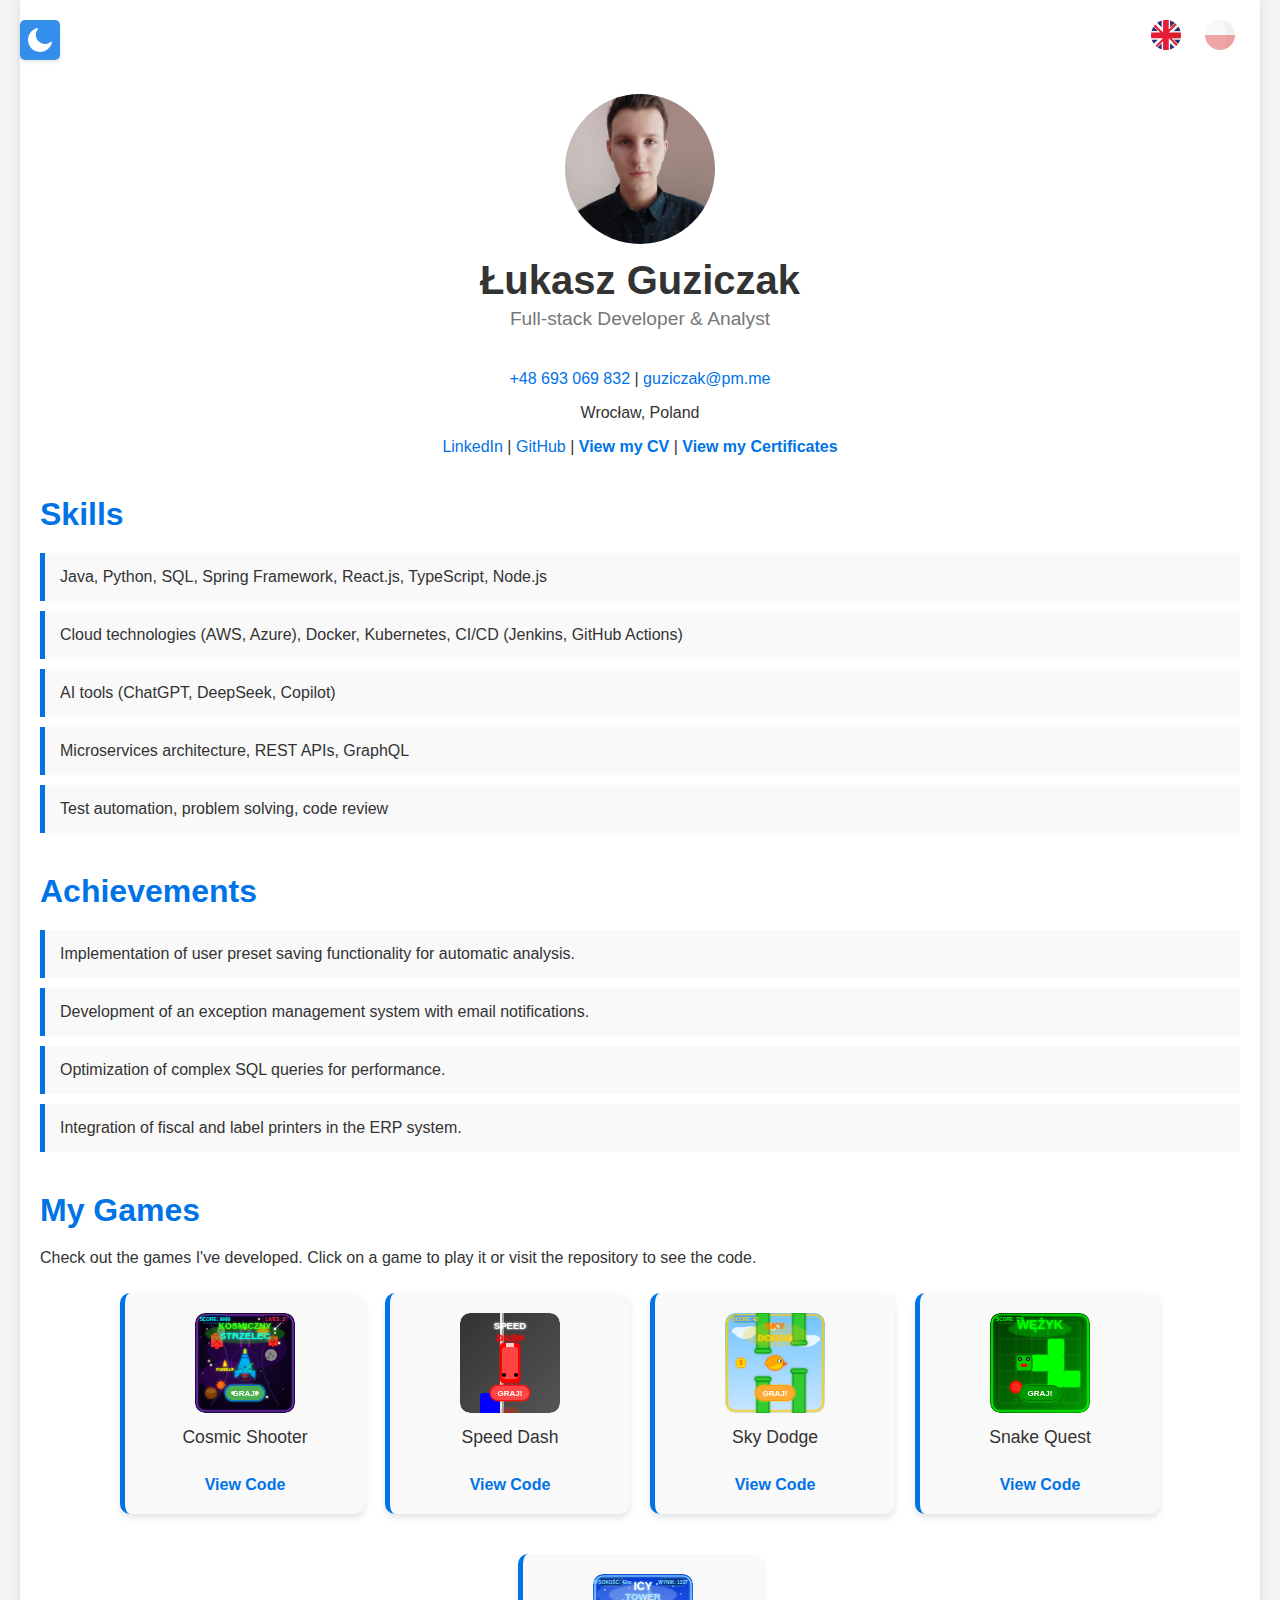
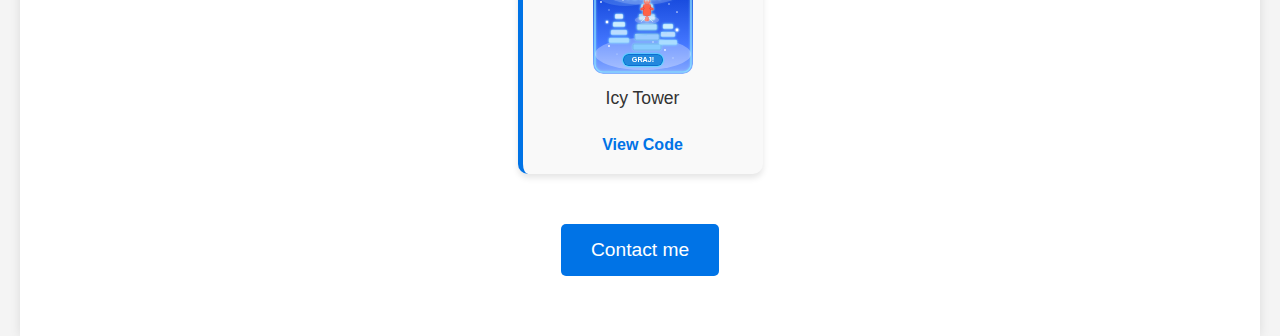
==== commit 6111f0ca: "Update index.html" ====
--- a/index.html
+++ b/index.html
@@ -3,2228 +3,731 @@
 <head>
     <meta charset="UTF-8">
     <meta name="viewport" content="width=device-width, initial-scale=1.0">
-    <meta name="description" content="Łukasz Guziczak - Full-stack Developer & Analyst. Expertise in Java, Python, React.js, and cloud technologies.">
-    <title>Łukasz Guziczak | Full-stack Developer</title>
-    <link rel="stylesheet" href="https://cdnjs.cloudflare.com/ajax/libs/font-awesome/6.4.0/css/all.min.css">
-    <link rel="stylesheet" href="https://cdnjs.cloudflare.com/ajax/libs/animate.css/4.1.1/animate.min.css">
+    <title>Łukasz Guziczak - Full-stack Developer</title>
     <style>
-        :root {
-            --primary-color: #0070f3;
-            --primary-dark: #0050a0;
-            --secondary-color: #34d399;
-            --light-bg: #f9fafb;
-            --dark-bg: #111827;
-            --light-card: #ffffff;
-            --dark-card: #1f2937;
-            --light-text: #1f2937;
-            --dark-text: #f3f4f6;
-            --gray-text: #6b7280;
-            --card-shadow: 0 10px 15px -3px rgba(0, 0, 0, 0.1), 0 4px 6px -2px rgba(0, 0, 0, 0.05);
-            --dark-card-shadow: 0 10px 15px -3px rgba(0, 0, 0, 0.25), 0 4px 6px -2px rgba(0, 0, 0, 0.1);
-            --border-radius: 12px;
-            --transition: all 0.3s cubic-bezier(0.4, 0, 0.2, 1);
-            --heading-font: 'Poppins', 'Segoe UI', sans-serif;
-            --body-font: 'Inter', 'Roboto', 'Arial', sans-serif;
-        }
-
-        /* Load Fonts */
-        @import url('https://fonts.googleapis.com/css2?family=Inter:wght@300;400;500;600;700&family=Poppins:wght@400;500;600;700&display=swap');
-
-        * {
+        body {
+            font-family: Arial, sans-serif;
             margin: 0;
             padding: 0;
-            box-sizing: border-box;
-        }
-
-        body {
-            font-family: var(--body-font);
-            background-color: var(--light-bg);
-            color: var(--light-text);
-            line-height: 1.6;
-            overflow-x: hidden;
-            transition: var(--transition);
-            scroll-behavior: smooth;
-            min-height: 100vh;
+            background-color: #f4f4f4;
+            color: #333;
+            transition: background-color 0.3s ease, color 0.3s ease;
         }
 
         body.dark-mode {
-            background-color: var(--dark-bg);
-            color: var(--dark-text);
+            background-color: #121212;
+            color: #e0e0e0;
         }
 
         .container {
-            max-width: 1280px;
+            max-width: 1200px;
             margin: 0 auto;
-            padding: 0 20px;
-        }
-
-        /* Navigation */
-        .navbar {
+            padding: 20px;
+            background-color: #fff;
+            box-shadow: 0 0 10px rgba(0, 0, 0, 0.1);
+            transition: background-color 0.3s ease, box-shadow 0.3s ease;
+        }
+
+        body.dark-mode .container {
+            background-color: #1e1e1e;
+            box-shadow: 0 0 10px rgba(255, 255, 255, 0.1);
+        }
+
+        header {
+            text-align: center;
+            padding: 20px 0;
+        }
+
+        header img {
+            width: 150px;
+            height: 150px;
+            border-radius: 50%;
+            object-fit: cover;
+        }
+
+        header h1 {
+            margin: 10px 0 5px;
+            font-size: 2.5em;
+        }
+
+        header p {
+            margin: 0;
+            font-size: 1.2em;
+            color: #777;
+        }
+
+        .contact-info {
+            text-align: center;
+            margin: 20px 0;
+        }
+
+        .contact-info a {
+            color: #0073e6;
+            text-decoration: none;
+        }
+
+        .contact-info a:hover {
+            text-decoration: underline;
+        }
+
+        .skills, .achievements, .games {
+            margin: 40px 0;
+        }
+
+        .skills h2, .achievements h2, .games h2 {
+            font-size: 2em;
+            margin-bottom: 20px;
+            color: #0073e6;
+        }
+
+        .skills ul, .achievements ul, .games ul {
+            list-style-type: none;
+            padding: 0;
+        }
+
+        .skills li, .achievements li, .games li {
+            background-color: #f9f9f9;
+            margin: 10px 0;
+            padding: 15px;
+            border-left: 5px solid #0073e6;
+            transition: background-color 0.3s ease, border-color 0.3s ease;
+        }
+
+        body.dark-mode .skills li, body.dark-mode .achievements li, body.dark-mode .games li {
+            background-color: #2d2d2d;
+            border-left: 5px solid #005bb5;
+        }
+
+        .contact-form {
+            margin: 40px 0;
+            text-align: center;
+        }
+
+        .contact-form button {
+            background-color: #0073e6;
+            color: #fff;
+            border: none;
+            padding: 15px 30px;
+            font-size: 1.2em;
+            cursor: pointer;
+            border-radius: 5px;
+            transition: background-color 0.3s ease;
+        }
+
+        .contact-form button:hover {
+            background-color: #005bb5;
+        }
+
+        .modal {
+            display: none;
             position: fixed;
+            z-index: 1;
+            left: 0;
             top: 0;
-            left: 0;
             width: 100%;
-            padding: 1.2rem 0;
-            z-index: 1000;
-            transition: var(--transition);
-            backdrop-filter: blur(8px);
-            background-color: rgba(249, 250, 251, 0.8);
-        }
-
-        body.dark-mode .navbar {
-            background-color: rgba(17, 24, 39, 0.8);
-        }
-
-        .navbar.scrolled {
-            padding: 0.7rem 0;
-            box-shadow: 0 4px 6px -1px rgba(0, 0, 0, 0.1), 0 2px 4px -1px rgba(0, 0, 0, 0.06);
-        }
-
-        .nav-container {
+            height: 100%;
+            overflow: auto;
+            background-color: rgba(0, 0, 0, 0.5);
+        }
+
+        .modal-content {
+            background-color: #fff;
+            margin: 10% auto;
+            padding: 20px;
+            border: 1px solid #888;
+            width: 80%;
+            max-width: 500px;
+            border-radius: 10px;
+            transition: background-color 0.3s ease, border-color 0.3s ease;
+        }
+
+        body.dark-mode .modal-content {
+            background-color: #1e1e1e;
+            border-color: #444;
+        }
+
+        .close {
+            color: #aaa;
+            float: right;
+            font-size: 28px;
+            font-weight: bold;
+            cursor: pointer;
+        }
+
+        .close:hover {
+            color: #000;
+        }
+
+        body.dark-mode .close:hover {
+            color: #fff;
+        }
+
+        .modal-content form {
             display: flex;
-            justify-content: space-between;
-            align-items: center;
-        }
-
-        .logo {
-            font-family: var(--heading-font);
-            font-weight: 700;
-            font-size: 1.5rem;
-            color: var(--primary-color);
+            flex-direction: column;
+        }
+
+        .modal-content form input, .modal-content form textarea {
+            margin: 10px 0;
+            padding: 10px;
+            font-size: 1em;
+            border: 1px solid #ccc;
+            border-radius: 5px;
+            transition: background-color 0.3s ease, border-color 0.3s ease, color 0.3s ease;
+        }
+
+        body.dark-mode .modal-content form input, body.dark-mode .modal-content form textarea {
+            background-color: #2d2d2d;
+            border-color: #444;
+            color: #e0e0e0;
+        }
+
+        .modal-content form button {
+            background-color: #0073e6;
+            color: #fff;
+            border: none;
+            padding: 15px;
+            font-size: 1.2em;
+            cursor: pointer;
+            border-radius: 5px;
+            transition: background-color 0.3s ease;
+        }
+
+        .modal-content form button:hover {
+            background-color: #005bb5;
+        }
+
+        .language-switcher {
+            text-align: right;
+            margin-bottom: 20px;
+        }
+
+        .language-switcher img {
+            width: 40px;
+            height: 30px;
+            cursor: pointer;
+            margin-left: 10px;
+            opacity: 0.5;
+            transition: opacity 0.3s ease;
+        }
+
+        .language-switcher img.active {
+            opacity: 1;
+        }
+
+        .cv-link, #certificates-link {
+            color: #0073e6;
             text-decoration: none;
-            display: flex;
-            align-items: center;
-        }
-
-        .logo-img {
-            width: 40px;
-            height: 40px;
-            border-radius: 50%;
-            margin-right: 10px;
-            object-fit: cover;
-            border: 2px solid var(--primary-color);
-        }
-
-        .nav-links {
-            display: flex;
-            gap: 2rem;
-            list-style: none;
-        }
-
-        .nav-item a {
-            color: var(--light-text);
-            text-decoration: none;
-            font-weight: 500;
+            font-weight: bold;
             position: relative;
-            padding: 0.5rem 0;
-            transition: var(--transition);
-        }
-
-        body.dark-mode .nav-item a {
-            color: var(--dark-text);
-        }
-
-        .nav-item a::after {
+            display: inline-block;
+            transition: transform 0.3s ease, color 0.3s ease;
+        }
+
+        .cv-link:hover, #certificates-link:hover {
+            color: #005bb5;
+            transform: scale(1.1);
+        }
+
+        .cv-link::after, #certificates-link::after {
             content: '';
             position: absolute;
-            width: 0;
+            width: 100%;
             height: 2px;
-            bottom: 0;
+            background-color: #0073e6;
+            bottom: -5px;
             left: 0;
-            background-color: var(--primary-color);
-            transition: var(--transition);
-        }
-
-        .nav-item a:hover {
-            color: var(--primary-color);
-        }
-
-        .nav-item a:hover::after,
-        .nav-item a.active::after {
-            width: 100%;
-        }
-
-        .utility-buttons {
-            display: flex;
-            align-items: center;
-            gap: 1rem;
-        }
-
-        .theme-btn,
-        .lang-btn {
-            background: none;
+            transform: scaleX(0);
+            transform-origin: bottom right;
+            transition: transform 0.3s ease;
+        }
+
+        .cv-link:hover::after, #certificates-link:hover::after {
+            transform: scaleX(1);
+            transform-origin: bottom left;
+        }
+
+        .cv-link.hover-effect, #certificates-link.hover-effect {
+            color: #005bb5;
+            transform: scale(1.1);
+        }
+
+        .cv-link.hover-effect::after, #certificates-link.hover-effect::after {
+            transform: scaleX(1);
+            transform-origin: bottom left;
+        }
+
+        /* Animacje dla zmiany języka */
+        .fade-out-up {
+            animation: fadeOutUp 0.5s ease forwards;
+        }
+
+        .fade-in-down {
+            animation: fadeInDown 0.5s ease forwards;
+        }
+
+        @keyframes fadeOutUp {
+            from {
+                opacity: 1;
+                transform: translateY(0);
+            }
+            to {
+                opacity: 0;
+                transform: translateY(-20px);
+            }
+        }
+
+        @keyframes fadeInDown {
+            from {
+                opacity: 0;
+                transform: translateY(-20px);
+            }
+            to {
+                opacity: 1;
+                transform: translateY(0);
+            }
+        }
+
+        /* Animacje dla modala */
+        .modal.fade-in {
+            animation: fadeIn 0.3s ease forwards;
+        }
+
+        .modal.fade-out {
+            animation: fadeOut 0.3s ease forwards;
+        }
+
+        @keyframes fadeIn {
+            from {
+                opacity: 0;
+                transform: translateY(-20px);
+            }
+            to {
+                opacity: 1;
+                transform: translateY(0);
+            }
+        }
+
+        @keyframes fadeOut {
+            from {
+                opacity: 1;
+                transform: translateY(0);
+            }
+            to {
+                opacity: 0;
+                transform: translateY(-20px);
+            }
+        }
+
+        /* Przycisk przełączania motywu */
+        .theme-switcher {
+            position: fixed;
+            top: 20px;
+            left: 20px;
+            z-index: 1000;
+            background-color: rgba(0, 115, 230, 0.8);
+            color: #fff;
             border: none;
+            padding: 0;
+            font-size: 1.2em;
             cursor: pointer;
-            width: 40px;
-            height: 40px;
-            border-radius: 50%;
-            display: flex;
-            align-items: center;
-            justify-content: center;
-            transition: var(--transition);
-            background-color: rgba(0, 0, 0, 0.05);
-        }
-
-        body.dark-mode .theme-btn,
-        body.dark-mode .lang-btn {
-            background-color: rgba(255, 255, 255, 0.1);
-        }
-
-        .theme-btn:hover,
-        .lang-btn:hover {
-            background-color: rgba(0, 112, 243, 0.1);
-            transform: translateY(-2px);
-        }
-
-        .theme-btn i,
-        .lang-btn img {
-            font-size: 1.2rem;
-            color: var(--light-text);
-            transition: var(--transition);
-        }
-
-        body.dark-mode .theme-btn i,
-        body.dark-mode .lang-btn img {
-            color: var(--dark-text);
-        }
-
-        .lang-btn img {
-            width: 24px;
-            height: 18px;
-            border-radius: 2px;
-        }
-
-        .mobile-menu-btn {
-            display: none;
-            background: none;
-            border: none;
-            cursor: pointer;
-            font-size: 1.5rem;
-            color: var(--light-text);
-        }
-
-        body.dark-mode .mobile-menu-btn {
-            color: var(--dark-text);
-        }
-
-        /* Hero Section */
-        .hero {
-            padding: 8rem 0 5rem;
-            position: relative;
-            overflow: hidden;
-        }
-
-        .hero::before {
-            content: "";
-            position: absolute;
-            top: -50%;
-            right: -20%;
-            width: 80%;
-            height: 150%;
-            background: radial-gradient(circle, rgba(0, 112, 243, 0.1) 0%, rgba(0, 112, 243, 0) 70%);
-            z-index: -1;
-            border-radius: 50%;
-        }
-
-        .hero-content {
-            display: flex;
-            align-items: center;
-            justify-content: space-between;
-            gap: 4rem;
-        }
-
-        .hero-text {
-            flex: 1;
-        }
-
-        .hero-title {
-            font-family: var(--heading-font);
-            font-size: 3.5rem;
-            font-weight: 700;
-            margin-bottom: 1rem;
-            background: linear-gradient(135deg, var(--primary-color) 0%, var(--secondary-color) 100%);
-            -webkit-background-clip: text;
-            -webkit-text-fill-color: transparent;
-            line-height: 1.2;
-        }
-
-        .hero-subtitle {
-            font-size: 1.5rem;
-            color: var(--gray-text);
-            margin-bottom: 2rem;
-        }
-
-        .hero-description {
-            font-size: 1.1rem;
-            margin-bottom: 2rem;
-            max-width: 600px;
-        }
-
-        .hero-cta {
-            display: flex;
-            gap: 1rem;
-            margin-top: 2rem;
-        }
-
-        .btn {
-            padding: 0.8rem 2rem;
-            border-radius: 50px;
-            font-weight: 600;
-            letter-spacing: 0.5px;
+            border-radius: 5px;
             text-decoration: none;
-            cursor: pointer;
-            transition: var(--transition);
             display: inline-flex;
             align-items: center;
             justify-content: center;
-            gap: 0.5rem;
-            box-shadow: 0 4px 6px -1px rgba(0, 0, 0, 0.1), 0 2px 4px -1px rgba(0, 0, 0, 0.06);
-        }
-
-        .btn-primary {
-            background-color: var(--primary-color);
-            color: white;
-            border: none;
-        }
-
-        .btn-primary:hover {
-            background-color: var(--primary-dark);
-            transform: translateY(-3px);
-            box-shadow: 0 7px 14px rgba(0, 0, 0, 0.12), 0 3px 6px rgba(0, 0, 0, 0.08);
-        }
-
-        .btn-secondary {
-            background-color: transparent;
-            color: var(--light-text);
-            border: 2px solid var(--primary-color);
-        }
-
-        body.dark-mode .btn-secondary {
-            color: var(--dark-text);
-        }
-
-        .btn-secondary:hover {
-            background-color: rgba(0, 112, 243, 0.1);
-            transform: translateY(-3px);
-            box-shadow: 0 7px 14px rgba(0, 0, 0, 0.12), 0 3px 6px rgba(0, 0, 0, 0.08);
-        }
-
-        .hero-image {
-            flex: 1;
-            position: relative;
-        }
-
-        .profile-container {
-            position: relative;
-            width: 350px;
-            height: 350px;
-            margin: 0 auto;
-        }
-
-        .profile-bg {
-            position: absolute;
-            width: 100%;
-            height: 100%;
-            background: linear-gradient(135deg, var(--primary-color) 0%, var(--secondary-color) 100%);
-            border-radius: 30% 70% 70% 30% / 30% 30% 70% 70%;
-            opacity: 0.2;
-            animation: morphing 10s ease-in-out infinite;
-        }
-
-        @keyframes morphing {
-            0% {
-                border-radius: 30% 70% 70% 30% / 30% 30% 70% 70%;
-            }
-            25% {
-                border-radius: 58% 42% 75% 25% / 76% 46% 54% 24%;
-            }
-            50% {
-                border-radius: 50% 50% 33% 67% / 55% 27% 73% 45%;
-            }
-            75% {
-                border-radius: 33% 67% 58% 42% / 63% 68% 32% 37%;
-            }
-            100% {
-                border-radius: 30% 70% 70% 30% / 30% 30% 70% 70%;
-            }
-        }
-
-        .profile-img {
-            position: absolute;
-            top: 50%;
-            left: 50%;
-            transform: translate(-50%, -50%);
-            width: 280px;
-            height: 280px;
-            border-radius: 50%;
-            object-fit: cover;
-            border: 4px solid var(--primary-color);
-            z-index: 1;
-            box-shadow: var(--card-shadow);
-        }
-
-        .social-links {
+            box-shadow: 0 2px 4px rgba(0, 0, 0, 0.1);
+            transition: background-color 0.3s ease;
+            height: 40px;
+            width: 40px;
+            min-width: 40px;
+            text-align: center;
+        }
+
+        .theme-switcher:hover {
+            background-color: rgba(0, 91, 181, 0.8);
+        }
+
+        body.dark-mode .theme-switcher {
+            background-color: rgba(0, 91, 181, 0.8);
+        }
+
+        body.dark-mode .theme-switcher:hover {
+            background-color: rgba(0, 115, 230, 0.8);
+        }
+
+        .icon {
+            width: 24px;
+            height: 24px;
+            vertical-align: middle;
+            filter: invert(1); /* Odwróć kolory ikony */
+        }
+
+        /* Stylizacja sekcji gier */
+        .games ul {
             display: flex;
+            flex-wrap: wrap;
+            gap: 20px;
             justify-content: center;
-            gap: 1rem;
-            margin-top: 2rem;
-        }
-
-        .social-btn {
-            width: 40px;
-            height: 40px;
-            border-radius: 50%;
-            display: flex;
-            align-items: center;
-            justify-content: center;
-            background-color: var(--light-card);
-            color: var(--primary-color);
-            text-decoration: none;
-            font-size: 1.2rem;
-            transition: var(--transition);
-            box-shadow: var(--card-shadow);
-        }
-
-        body.dark-mode .social-btn {
-            background-color: var(--dark-card);
-        }
-
-        .social-btn:hover {
-            transform: translateY(-5px);
-            background-color: var(--primary-color);
-            color: white;
-        }
-
-        /* About Section */
-        .section {
-            padding: 5rem 0;
-        }
-
-        .section-title {
-            font-family: var(--heading-font);
-            font-size: 2.5rem;
-            font-weight: 700;
-            margin-bottom: 3rem;
+        }
+
+        .games li {
+            flex: 0 0 auto;
             text-align: center;
-            position: relative;
-        }
-
-        .section-title::after {
-            content: '';
-            position: absolute;
-            bottom: -10px;
-            left: 50%;
-            transform: translateX(-50%);
-            width: 80px;
-            height: 4px;
-            background: linear-gradient(135deg, var(--primary-color) 0%, var(--secondary-color) 100%);
-            border-radius: 2px;
-        }
-
-        .about-content {
-            display: flex;
-            align-items: center;
-            gap: 4rem;
-        }
-
-        .about-text {
-            flex: 1;
-        }
-
-        .about-description {
-            margin-bottom: 2rem;
-            font-size: 1.1rem;
-        }
-
-        .about-stats {
-            display: grid;
-            grid-template-columns: repeat(auto-fit, minmax(150px, 1fr));
-            gap: 1.5rem;
-            margin-top: 2rem;
-        }
-
-        .stat-item {
-            text-align: center;
-            background-color: var(--light-card);
-            padding: 1.5rem;
-            border-radius: var(--border-radius);
-            box-shadow: var(--card-shadow);
-            transition: var(--transition);
-        }
-
-        body.dark-mode .stat-item {
-            background-color: var(--dark-card);
-            box-shadow: var(--dark-card-shadow);
-        }
-
-        .stat-item:hover {
-            transform: translateY(-5px);
-        }
-
-        .stat-number {
-            font-size: 2.5rem;
-            font-weight: 700;
-            color: var(--primary-color);
-            margin-bottom: 0.5rem;
-        }
-
-        .stat-label {
-            font-size: 1rem;
-            color: var(--gray-text);
-        }
-
-        /* Skills Section */
-        .skills-list {
-            display: grid;
-            grid-template-columns: repeat(auto-fill, minmax(300px, 1fr));
-            gap: 2rem;
-        }
-
-        .skill-card {
-            background-color: var(--light-card);
-            border-radius: var(--border-radius);
-            padding: 2rem;
-            box-shadow: var(--card-shadow);
-            transition: var(--transition);
-            position: relative;
-            overflow: hidden;
-        }
-
-        body.dark-mode .skill-card {
-            background-color: var(--dark-card);
-            box-shadow: var(--dark-card-shadow);
-        }
-
-        .skill-card:hover {
-            transform: translateY(-5px);
-        }
-
-        .skill-card::before {
-            content: '';
-            position: absolute;
-            top: 0;
-            left: 0;
-            width: 5px;
-            height: 100%;
-            background: linear-gradient(to bottom, var(--primary-color), var(--secondary-color));
-        }
-
-        .skill-icon {
-            font-size: 2rem;
-            color: var(--primary-color);
-            margin-bottom: 1rem;
-        }
-
-        .skill-title {
-            font-family: var(--heading-font);
-            font-size: 1.3rem;
-            font-weight: 600;
-            margin-bottom: 1rem;
-        }
-
-        .skill-items {
-            list-style: none;
-        }
-
-        .skill-item {
-            margin-bottom: 0.5rem;
-            display: flex;
-            align-items: center;
-        }
-
-        .skill-item::before {
-            content: '•';
-            color: var(--primary-color);
-            font-weight: bold;
-            margin-right: 0.5rem;
-        }
-
-        /* Projects Section */
-        .projects-container {
-            display: grid;
-            grid-template-columns: repeat(auto-fill, minmax(300px, 1fr));
-            gap: 2rem;
-        }
-
-        .project-card {
-            background-color: var(--light-card);
-            border-radius: var(--border-radius);
-            overflow: hidden;
-            box-shadow: var(--card-shadow);
-            transition: var(--transition);
-            position: relative;
-        }
-
-        body.dark-mode .project-card {
-            background-color: var(--dark-card);
-            box-shadow: var(--dark-card-shadow);
-        }
-
-        .project-card:hover {
-            transform: translateY(-10px);
-            box-shadow: 0 20px 25px -5px rgba(0, 0, 0, 0.1), 0 10px 10px -5px rgba(0, 0, 0, 0.04);
-        }
-
-        .project-img {
-            width: 100%;
-            height: 180px;
-            object-fit: cover;
-            transition: var(--transition);
-        }
-
-        .project-card:hover .project-img {
-            transform: scale(1.05);
-        }
-
-        .project-content {
-            padding: 1.5rem;
-        }
-
-        .project-title {
-            font-family: var(--heading-font);
-            font-size: 1.3rem;
-            font-weight: 600;
-            margin-bottom: 0.5rem;
-        }
-
-        .project-description {
-            color: var(--gray-text);
-            font-size: 0.95rem;
-            margin-bottom: 1rem;
-            line-height: 1.5;
-        }
-
-        .project-links {
-            display: flex;
-            justify-content: space-between;
-            margin-top: 1rem;
-        }
-
-        .project-link {
-            color: var(--primary-color);
-            text-decoration: none;
-            font-weight: 600;
-            font-size: 0.9rem;
-            transition: var(--transition);
-            display: flex;
-            align-items: center;
-            gap: 0.3rem;
-        }
-
-        .project-link:hover {
-            color: var(--primary-dark);
-            transform: translateX(5px);
-        }
-
-        /* Achievements Section */
-        .achievements-list {
-            display: grid;
-            grid-template-columns: repeat(auto-fill, minmax(280px, 1fr));
-            gap: 2rem;
-        }
-
-        .achievement-card {
-            background-color: var(--light-card);
-            border-radius: var(--border-radius);
-            padding: 2rem;
-            box-shadow: var(--card-shadow);
-            transition: var(--transition);
-            position: relative;
-            overflow: hidden;
-        }
-
-        body.dark-mode .achievement-card {
-            background-color: var(--dark-card);
-            box-shadow: var(--dark-card-shadow);
-        }
-
-        .achievement-card:hover {
-            transform: translateY(-5px);
-        }
-
-        .achievement-icon {
-            position: absolute;
-            top: 1rem;
-            right: 1rem;
-            font-size: 1.5rem;
-            color: var(--primary-color);
-            opacity: 0.2;
-        }
-
-        .achievement-title {
-            font-family: var(--heading-font);
-            font-size: 1.2rem;
-            font-weight: 600;
-            margin-bottom: 1rem;
-            line-height: 1.4;
-        }
-
-        .achievement-description {
-            color: var(--gray-text);
-            font-size: 0.95rem;
-        }
-
-        /* Contact Section */
-        .contact-container {
-            display: grid;
-            grid-template-columns: 1fr 2fr;
-            gap: 3rem;
-        }
-
-        .contact-info {
-            background-color: var(--light-card);
-            border-radius: var(--border-radius);
-            padding: 2rem;
-            box-shadow: var(--card-shadow);
-            height: fit-content;
-        }
-
-        body.dark-mode .contact-info {
-            background-color: var(--dark-card);
-            box-shadow: var(--dark-card-shadow);
-        }
-
-        .contact-title {
-            font-family: var(--heading-font);
-            font-size: 1.5rem;
-            font-weight: 600;
-            margin-bottom: 1.5rem;
-            color: var(--primary-color);
-        }
-
-        .contact-detail {
-            display: flex;
-            align-items: flex-start;
-            margin-bottom: 1.5rem;
-        }
-
-        .contact-icon {
-            color: var(--primary-color);
-            font-size: 1.2rem;
-            margin-right: 1rem;
-            margin-top: 0.25rem;
-        }
-
-        .contact-text {
-            line-height: 1.5;
-        }
-
-        .contact-text a {
-            color: inherit;
-            text-decoration: none;
-            transition: var(--transition);
-        }
-
-        .contact-text a:hover {
-            color: var(--primary-color);
-        }
-
-        .contact-form {
-            background-color: var(--light-card);
-            border-radius: var(--border-radius);
-            padding: 2rem;
-            box-shadow: var(--card-shadow);
-        }
-
-        body.dark-mode .contact-form {
-            background-color: var(--dark-card);
-            box-shadow: var(--dark-card-shadow);
-        }
-
-        .form-group {
-            margin-bottom: 1.5rem;
-        }
-
-        .form-control {
-            width: 100%;
-            padding: 1rem;
-            border: 1px solid #e2e8f0;
-            border-radius: 0.5rem;
-            font-family: inherit;
-            font-size: 1rem;
-            background-color: var(--light-bg);
-            color: var(--light-text);
-            transition: var(--transition);
-        }
-
-        body.dark-mode .form-control {
-            background-color: var(--dark-bg);
-            border-color: #374151;
-            color: var(--dark-text);
-        }
-
-        .form-control:focus {
-            outline: none;
-            border-color: var(--primary-color);
-            box-shadow: 0 0 0 3px rgba(0, 112, 243, 0.2);
-        }
-
-        .form-control::placeholder {
-            color: var(--gray-text);
-        }
-
-        textarea.form-control {
-            min-height: 150px;
-            resize: vertical;
-        }
-
-        /* Footer */
-        .footer {
-            background-color: var(--light-card);
-            padding: 3rem 0;
-            margin-top: 5rem;
-            box-shadow: 0 -5px 10px rgba(0, 0, 0, 0.05);
-        }
-
-        body.dark-mode .footer {
-            background-color: var(--dark-card);
-            box-shadow: 0 -5px 10px rgba(0, 0, 0, 0.15);
-        }
-
-        .footer-content {
-            display: flex;
-            justify-content: space-between;
-            align-items: center;
-        }
-
-        .footer-text {
-            display: flex;
-            flex-direction: column;
-        }
-
-        .footer-logo {
-            font-family: var(--heading-font);
-            font-weight: 700;
-            font-size: 1.5rem;
-            color: var(--primary-color);
-            margin-bottom: 0.5rem;
-        }
-
-        .footer-copyright {
-            color: var(--gray-text);
-            font-size: 0.9rem;
-        }
-
-        .footer-links {
-            display: flex;
-            gap: 1rem;
-        }
-
-        .footer-link {
-            color: var(--light-text);
-            text-decoration: none;
-            transition: var(--transition);
-            padding: 0.5rem;
-        }
-
-        body.dark-mode .footer-link {
-            color: var(--dark-text);
-        }
-
-        .footer-link:hover {
-            color: var(--primary-color);
-        }
-
-        /* Back to Top Button */
-        .back-to-top {
-            position: fixed;
-            bottom: 2rem;
-            right: 2rem;
-            width: 50px;
-            height: 50px;
-            border-radius: 50%;
-            background-color: var(--primary-color);
-            color: white;
-            display: flex;
-            align-items: center;
-            justify-content: center;
-            font-size: 1.5rem;
             cursor: pointer;
+            transition: transform 0.3s ease, box-shadow 0.3s ease;
+            background-color: #f9f9f9;
+            padding: 20px;
+            border-radius: 10px;
+            border-left: 5px solid #0073e6;
             box-shadow: 0 4px 6px rgba(0, 0, 0, 0.1);
-            opacity: 0;
-            visibility: hidden;
-            transition: var(--transition);
-            z-index: 999;
-        }
-
-        .back-to-top.visible {
-            opacity: 1;
-            visibility: visible;
-        }
-
-        .back-to-top:hover {
-            background-color: var(--primary-dark);
-            transform: translateY(-5px);
-        }
-
-        /* Modal */
-        .modal {
-            position: fixed;
-            top: 0;
-            left: 0;
-            width: 100%;
-            height: 100%;
-            background-color: rgba(0, 0, 0, 0.5);
-            display: flex;
-            align-items: center;
-            justify-content: center;
-            z-index: 9999;
-            opacity: 0;
-            visibility: hidden;
-            transition: var(--transition);
-        }
-
-        .modal.active {
-            opacity: 1;
-            visibility: visible;
-        }
-
-        .modal-content {
-            background-color: var(--light-card);
-            border-radius: var(--border-radius);
-            padding: 2rem;
-            width: 100%;
-            max-width: 600px;
-            max-height: 90vh;
-            overflow-y: auto;
-            box-shadow: 0 25px 50px -12px rgba(0, 0, 0, 0.25);
-            transform: translateY(-50px);
-            transition: var(--transition);
-        }
-
-        body.dark-mode .modal-content {
-            background-color: var(--dark-card);
-        }
-
-        .modal.active .modal-content {
-            transform: translateY(0);
-        }
-
-        .modal-header {
-            display: flex;
-            justify-content: space-between;
-            align-items: center;
-            margin-bottom: 1.5rem;
-        }
-
-        .modal-title {
-            font-family: var(--heading-font);
-            font-size: 1.5rem;
-            font-weight: 600;
-            color: var(--primary-color);
-        }
-
-        .modal-close {
-            background: none;
-            border: none;
-            font-size: 1.5rem;
-            cursor: pointer;
-            color: var(--gray-text);
-            transition: var(--transition);
-        }
-
-        .modal-close:hover {
-            color: var(--primary-color);
-            transform: rotate(90deg);
-        }
-
-        /* Skill Sliders */
-        .skill-progress {
-            margin-top: 0.5rem;
-            height: 8px;
-            background-color: var(--light-bg);
-            border-radius: 4px;
-            overflow: hidden;
-        }
-
-        body.dark-mode .skill-progress {
-            background-color: var(--dark-bg);
-        }
-
-        .skill-progress .progress-bar {
-            height: 100%;
-            background: linear-gradient(135deg, var(--primary-color) 0%, var(--secondary-color) 100%);
-            border-radius: 4px;
-            width: 0;
-            transition: width 1s ease-in-out;
-        }
-
-        /* Animations */
-        .animate {
-            opacity: 0;
-            transform: translateY(30px);
-            transition: all 0.6s ease-out;
-        }
-
-        .animate.active {
-            opacity: 1;
-            transform: translateY(0);
-        }
-
-        /* Responsive Styles */
-        @media (max-width: 1024px) {
-            .hero-content {
-                flex-direction: column-reverse;
-                text-align: center;
-                gap: 2rem;
-            }
-
-            .hero-cta {
-                justify-content: center;
-            }
-
-            .about-content {
-                flex-direction: column;
-                text-align: center;
-            }
-
-            .contact-container {
-                grid-template-columns: 1fr;
-            }
-
-            .hero-title {
-                font-size: 2.8rem;
-            }
-
-            .hero-subtitle {
-                font-size: 1.3rem;
-            }
-        }
-
-        @media (max-width: 768px) {
-            .nav-links {
-                position: fixed;
-                top: 0;
-                right: -100%;
-                height: 100vh;
-                width: 70%;
-                background-color: var(--light-card);
-                flex-direction: column;
-                align-items: center;
-                justify-content: center;
-                transition: var(--transition);
-                z-index: 1001;
-            }
-
-            body.dark-mode .nav-links {
-                background-color: var(--dark-card);
-            }
-
-            .nav-links.active {
-                right: 0;
-                box-shadow: -5px 0 15px rgba(0, 0, 0, 0.1);
-            }
-
-            .mobile-menu-btn {
-                display: block;
-                z-index: 1002;
-            }
-
-            .logo {
-                font-size: 1.3rem;
-            }
-
-            .section-title {
-                font-size: 2rem;
-            }
-
-            .footer-content {
-                flex-direction: column;
-                text-align: center;
-                gap: 1.5rem;
-            }
-
-            .profile-container {
-                width: 280px;
-                height: 280px;
-            }
-
-            .profile-img {
-                width: 220px;
-                height: 220px;
-            }
-        }
-
-        @media (max-width: 480px) {
-            .hero-title {
-                font-size: 2.5rem;
-            }
-
-            .hero-subtitle {
-                font-size: 1.1rem;
-            }
-
-            .stat-item {
-                padding: 1rem;
-            }
-
-            .stat-number {
-                font-size: 2rem;
-            }
-
-            .hero-cta {
-                flex-direction: column;
-                width: 100%;
-            }
-
-            .hero-cta .btn {
-                width: 100%;
-            }
-        }
-
-        /* Games Section Specific Styles */
-        .games-grid {
-            display: grid;
-            grid-template-columns: repeat(auto-fill, minmax(250px, 1fr));
-            gap: 2rem;
-        }
-
-        .game-card {
-            background-color: var(--light-card);
-            border-radius: var(--border-radius);
-            overflow: hidden;
-            box-shadow: var(--card-shadow);
-            transition: var(--transition);
-            display: flex;
-            flex-direction: column;
-            height: 100%;
-        }
-
-        body.dark-mode .game-card {
-            background-color: var(--dark-card);
-            box-shadow: var(--dark-card-shadow);
-        }
-
-        .game-card:hover {
-            transform: translateY(-10px);
-            box-shadow: 0 20px 25px -5px rgba(0, 0, 0, 0.1), 0 10px 10px -5px rgba(0, 0, 0, 0.04);
-        }
-
-        .game-img-container {
-            padding: 2rem;
-            display: flex;
-            justify-content: center;
-            align-items: center;
-            position: relative;
-            background: linear-gradient(135deg, rgba(0, 112, 243, 0.1) 0%, rgba(52, 211, 153, 0.1) 100%);
-        }
-
-        .game-img {
+            width: 200px;
+        }
+
+        .games li:hover {
+            transform: translateY(-5px) scale(1.05);
+            box-shadow: 0 6px 12px rgba(0, 0, 0, 0.15);
+        }
+
+        .games li img {
             width: 100px;
             height: 100px;
-            object-fit: cover;
-            border-radius: 20%;
-            transition: var(--transition);
-        }
-
-        .game-card:hover .game-img {
-            transform: scale(1.1) rotate(5deg);
-        }
-
-        .game-content {
-            padding: 1.5rem;
-            flex-grow: 1;
-            display: flex;
-            flex-direction: column;
-        }
-
-        .game-title {
-            font-family: var(--heading-font);
-            font-size: 1.3rem;
-            font-weight: 600;
-            margin-bottom: 0.5rem;
-            text-align: center;
-        }
-
-        .game-description {
-            color: var(--gray-text);
-            font-size: 0.95rem;
-            text-align: center;
-            margin-bottom: 1.5rem;
-        }
-
-        .game-links {
-            margin-top: auto;
-            display: flex;
-            justify-content: space-between;
-        }
-
-        .game-btn {
-            padding: 0.7rem 1.2rem;
-            border-radius: 50px;
-            font-weight: 600;
+            border-radius: 10px;
+            transition: transform 0.3s ease;
+        }
+
+        .games li p {
+            margin-top: 10px;
+            font-size: 1.1em;
+            color: #333;
+            transition: color 0.3s ease;
+        }
+
+        .games li .repo-link {
+            display: inline-block;
+            margin-top: 10px;
+            color: #0073e6;
             text-decoration: none;
-            font-size: 0.9rem;
-            transition: var(--transition);
-            flex: 1;
-            text-align: center;
-            display: flex;
-            align-items: center;
-            justify-content: center;
-            gap: 0.3rem;
-        }
-
-        .play-btn {
-            background-color: var(--primary-color);
-            color: white;
-            margin-right: 0.5rem;
-        }
-
-        .play-btn:hover {
-            background-color: var(--primary-dark);
-        }
-
-        .code-btn {
-            background-color: transparent;
-            color: var(--light-text);
-            border: 2px solid var(--primary-color);
-        }
-
-        body.dark-mode .code-btn {
-            color: var(--dark-text);
-        }
-
-        .code-btn:hover {
-            background-color: rgba(0, 112, 243, 0.1);
-        }
-
-        /* Certificate Section */
-        .certificates-grid {
-            display: grid;
-            grid-template-columns: repeat(auto-fill, minmax(280px, 1fr));
-            gap: 2rem;
-        }
-
-        .certificate-card {
-            background-color: var(--light-card);
-            border-radius: var(--border-radius);
-            overflow: hidden;
-            box-shadow: var(--card-shadow);
-            transition: var(--transition);
-        }
-
-        body.dark-mode .certificate-card {
-            background-color: var(--dark-card);
-            box-shadow: var(--dark-card-shadow);
-        }
-
-        .certificate-card:hover {
-            transform: translateY(-5px);
-        }
-
-        .certificate-logo {
-            height: 80px;
-            width: 80px;
-            object-fit: contain;
-            border-radius: 10px;
-            margin-right: 1rem;
-        }
-
-        .certificate-header {
-            padding: 1.5rem;
-            display: flex;
-            align-items: center;
-            border-bottom: 1px solid rgba(0, 0, 0, 0.05);
-        }
-
-        body.dark-mode .certificate-header {
-            border-bottom: 1px solid rgba(255, 255, 255, 0.05);
-        }
-
-        .certificate-info {
-            flex: 1;
-        }
-
-        .certificate-name {
-            font-family: var(--heading-font);
-            font-size: 1.2rem;
-            font-weight: 600;
-            margin-bottom: 0.3rem;
-        }
-
-        .certificate-issuer {
-            color: var(--gray-text);
-            font-size: 0.9rem;
-        }
-
-        .certificate-content {
-            padding: 1.5rem;
-        }
-
-        .certificate-date {
-            color: var(--gray-text);
-            font-size: 0.9rem;
-            margin-bottom: 1rem;
-            display: flex;
-            align-items: center;
-            gap: 0.5rem;
-        }
-
-        .certificate-description {
-            color: var(--gray-text);
-            font-size: 0.95rem;
-            margin-bottom: 1.5rem;
-        }
-
-        .view-certificate {
-            display: inline-flex;
-            align-items: center;
-            color: var(--primary-color);
-            text-decoration: none;
-            font-weight: 600;
-            font-size: 0.9rem;
-            transition: var(--transition);
-            gap: 0.3rem;
-        }
-
-        .view-certificate:hover {
-            color: var(--primary-dark);
-            transform: translateX(5px);
-        }
-
-        /* Language switcher dropdown */
-        .lang-dropdown {
-            position: relative;
-        }
-
-        .lang-current {
-            display: flex;
-            align-items: center;
-            gap: 0.3rem;
-        }
-
-        .lang-options {
-            position: absolute;
-            top: 100%;
-            right: 0;
-            background-color: var(--light-card);
-            border-radius: 0.5rem;
-            box-shadow: 0 10px 15px -3px rgba(0, 0, 0, 0.1), 0 4px 6px -2px rgba(0, 0, 0, 0.05);
-            min-width: 120px;
-            padding: 0.5rem;
-            opacity: 0;
-            visibility: hidden;
-            transform: translateY(10px);
-            transition: var(--transition);
-            z-index: 1000;
-        }
-
-        body.dark-mode .lang-options {
-            background-color: var(--dark-card);
-            box-shadow: 0 10px 15px -3px rgba(0, 0, 0, 0.25), 0 4px 6px -2px rgba(0, 0, 0, 0.1);
-        }
-
-        .lang-dropdown:hover .lang-options {
-            opacity: 1;
-            visibility: visible;
-            transform: translateY(0);
-        }
-
-        .lang-option {
-            display: flex;
-            align-items: center;
-            gap: 0.5rem;
-            padding: 0.5rem;
-            cursor: pointer;
-            transition: var(--transition);
-            border-radius: 0.3rem;
-        }
-
-        .lang-option:hover {
-            background-color: rgba(0, 112, 243, 0.1);
-        }
-
-        .lang-flag {
-            width: 24px;
-            height: 18px;
-            border-radius: 2px;
-        }
-
-        .lang-name {
-            font-size: 0.9rem;
-            color: var(--light-text);
-        }
-
-        body.dark-mode .lang-name {
-            color: var(--dark-text);
+            font-weight: bold;
+            transition: color 0.3s ease;
+        }
+
+        .games li .repo-link:hover {
+            color: #005bb5;
+            text-decoration: underline;
+        }
+
+        body.dark-mode .games li {
+            background-color: #2d2d2d;
+            border-left: 5px solid #005bb5;
+        }
+
+        body.dark-mode .games li p {
+            color: #e0e0e0;
+        }
+
+        body.dark-mode .games li .repo-link {
+            color: #005bb5;
+        }
+
+        body.dark-mode .games li .repo-link:hover {
+            color: #0073e6;
         }
     </style>
 </head>
 <body>
-    <!-- Navbar -->
-    <nav class="navbar" id="navbar">
-        <div class="container nav-container">
-            <a href="#" class="logo">
-                <img src="photo.jpg" alt="Logo" class="logo-img">
-                <span>Łukasz Guziczak</span>
-            </a>
-            <ul class="nav-links" id="navLinks">
-                <li class="nav-item"><a href="#home" class="active">Home</a></li>
-                <li class="nav-item"><a href="#about">About</a></li>
-                <li class="nav-item"><a href="#skills">Skills</a></li>
-                <li class="nav-item"><a href="#projects">Projects</a></li>
-                <li class="nav-item"><a href="#games">Games</a></li>
-                <li class="nav-item"><a href="#certificates">Certificates</a></li>
-                <li class="nav-item"><a href="#contact">Contact</a></li>
-            </ul>
-            <div class="utility-buttons">
-                <div class="lang-dropdown">
-                    <button class="lang-btn" id="langToggle">
-                        <img src="uk.svg" alt="English" id="currentLangFlag">
-                    </button>
-                    <div class="lang-options">
-                        <div class="lang-option" onclick="changeLanguage('en')">
-                            <img src="uk.svg" alt="English" class="lang-flag">
-                            <span class="lang-name">English</span>
-                        </div>
-                        <div class="lang-option" onclick="changeLanguage('pl')">
-                            <img src="pl.svg" alt="Polski" class="lang-flag">
-                            <span class="lang-name">Polski</span>
-                        </div>
-                    </div>
-                </div>
-                <button class="theme-btn" id="themeToggle">
-                    <i class="fas fa-moon" id="themeIcon"></i>
-                </button>
-                <button class="mobile-menu-btn" id="mobileMenuBtn">
-                    <i class="fas fa-bars" id="menuIcon"></i>
-                </button>
-            </div>
-        </div>
-    </nav>
-
-    <!-- Hero Section -->
-    <section class="hero" id="home">
-        <div class="container">
-            <div class="hero-content">
-                <div class="hero-text animate">
-                    <h1 class="hero-title" id="heroTitle">Full-stack Developer & Analyst</h1>
-                    <h2 class="hero-subtitle" id="heroSubtitle">Turning Ideas into Digital Reality</h2>
-                    <p class="hero-description" id="heroDescription">
-                        Passionate about creating efficient, scalable solutions with modern technologies.
-                        I specialize in Java, Python, React, and cloud infrastructure development.
-                    </p>
-                    <div class="hero-cta">
-                        <a href="#contact" class="btn btn-primary">
-                            <i class="fas fa-paper-plane"></i>
-                            <span id="ctaContact">Contact Me</span>
-                        </a>
-                        <a href="#projects" class="btn btn-secondary">
-                            <i class="fas fa-code"></i>
-                            <span id="ctaProjects">View Projects</span>
-                        </a>
-                    </div>
-                    <div class="social-links">
-                        <a href="https://github.com/guziczak" class="social-btn" target="_blank">
-                            <i class="fab fa-github"></i>
-                        </a>
-                        <a href="https://linkedin.com/in/guziczak" class="social-btn" target="_blank">
-                            <i class="fab fa-linkedin-in"></i>
-                        </a>
-                        <a href="mailto:guziczak@pm.me" class="social-btn">
-                            <i class="fas fa-envelope"></i>
-                        </a>
-                        <a href="tel:+48693069832" class="social-btn">
-                            <i class="fas fa-phone-alt"></i>
-                        </a>
-                    </div>
-                </div>
-                <div class="hero-image animate" style="animation-delay: 0.3s;">
-                    <div class="profile-container">
-                        <div class="profile-bg"></div>
-                        <img src="photo.jpg" alt="Łukasz Guziczak" class="profile-img">
-                    </div>
-                </div>
-            </div>
-        </div>
-    </section>
-
-    <!-- About Section -->
-    <section class="section" id="about">
-        <div class="container">
-            <h2 class="section-title animate" id="aboutTitle">About Me</h2>
-            <div class="about-content">
-                <div class="about-text animate">
-                    <p class="about-description" id="aboutDescription">
-                        I'm a Full-stack Developer and Analyst with a passion for building efficient and scalable applications.
-                        With extensive experience in both front-end and back-end technologies, I enjoy solving complex problems and optimizing systems.
-                        I'm always eager to learn new technologies and methodologies to improve my skills and deliver better results.
-                    </p>
-                    <p class="about-description" id="aboutExperience">
-                        Throughout my career, I've worked on various projects ranging from enterprise-level applications to small interactive tools.
-                        I believe in clean code, robust architecture, and user-centered design principles.
-                    </p>
-                    <div class="about-stats animate" style="animation-delay: 0.3s;">
-                        <div class="stat-item">
-                            <div class="stat-number" id="yearsExperience">5+</div>
-                            <div class="stat-label" id="yearsExperienceLabel">Years Experience</div>
-                        </div>
-                        <div class="stat-item">
-                            <div class="stat-number" id="projectsCompleted">50+</div>
-                            <div class="stat-label" id="projectsCompletedLabel">Projects Completed</div>
-                        </div>
-                        <div class="stat-item">
-                            <div class="stat-number" id="happyClients">30+</div>
-                            <div class="stat-label" id="happyClientsLabel">Happy Clients</div>
-                        </div>
-                    </div>
-                </div>
-            </div>
-        </div>
-    </section>
-
-    <!-- Skills Section -->
-    <section class="section" id="skills">
-        <div class="container">
-            <h2 class="section-title animate" id="skillsTitle">My Skills</h2>
-            <div class="skills-list">
-                <div class="skill-card animate">
-                    <div class="skill-icon">
-                        <i class="fas fa-code"></i>
-                    </div>
-                    <h3 class="skill-title" id="programmingTitle">Programming Languages</h3>
-                    <ul class="skill-items">
-                        <li class="skill-item">Java</li>
-                        <li class="skill-item">Python</li>
-                        <li class="skill-item">JavaScript / TypeScript</li>
-                        <li class="skill-item">SQL</li>
-                        <li class="skill-item">HTML/CSS</li>
-                    </ul>
-                </div>
-                <div class="skill-card animate" style="animation-delay: 0.2s;">
-                    <div class="skill-icon">
-                        <i class="fas fa-laptop-code"></i>
-                    </div>
-                    <h3 class="skill-title" id="frameworksTitle">Frameworks & Libraries</h3>
-                    <ul class="skill-items">
-                        <li class="skill-item">Spring Framework</li>
-                        <li class="skill-item">React.js</li>
-                        <li class="skill-item">Node.js</li>
-                        <li class="skill-item">Django</li>
-                        <li class="skill-item">Express.js</li>
-                    </ul>
-                </div>
-                <div class="skill-card animate" style="animation-delay: 0.3s;">
-                    <div class="skill-icon">
-                        <i class="fas fa-cloud"></i>
-                    </div>
-                    <h3 class="skill-title" id="cloudTitle">Cloud & DevOps</h3>
-                    <ul class="skill-items">
-                        <li class="skill-item">AWS</li>
-                        <li class="skill-item">Azure</li>
-                        <li class="skill-item">Docker</li>
-                        <li class="skill-item">Kubernetes</li>
-                        <li class="skill-item">CI/CD (Jenkins, GitHub Actions)</li>
-                    </ul>
-                </div>
-                <div class="skill-card animate" style="animation-delay: 0.4s;">
-                    <div class="skill-icon">
-                        <i class="fas fa-database"></i>
-                    </div>
-                    <h3 class="skill-title" id="databaseTitle">Databases</h3>
-                    <ul class="skill-items">
-                        <li class="skill-item">PostgreSQL</li>
-                        <li class="skill-item">MongoDB</li>
-                        <li class="skill-item">MySQL/MariaDB</li>
-                        <li class="skill-item">Redis</li>
-                        <li class="skill-item">Elasticsearch</li>
-                    </ul>
-                </div>
-                <div class="skill-card animate" style="animation-delay: 0.5s;">
-                    <div class="skill-icon">
-                        <i class="fas fa-cogs"></i>
-                    </div>
-                    <h3 class="skill-title" id="architectureTitle">Architecture & Methodologies</h3>
-                    <ul class="skill-items">
-                        <li class="skill-item">Microservices</li>
-                        <li class="skill-item">REST APIs</li>
-                        <li class="skill-item">GraphQL</li>
-                        <li class="skill-item">Agile/Scrum</li>
-                        <li class="skill-item">Test-Driven Development</li>
-                    </ul>
-                </div>
-                <div class="skill-card animate" style="animation-delay: 0.6s;">
-                    <div class="skill-icon">
-                        <i class="fas fa-robot"></i>
-                    </div>
-                    <h3 class="skill-title" id="aiTitle">AI & Tools</h3>
-                    <ul class="skill-items">
-                        <li class="skill-item">ChatGPT</li>
-                        <li class="skill-item">DeepSeek</li>
-                        <li class="skill-item">Copilot</li>
-                        <li class="skill-item">Data Analysis</li>
-                        <li class="skill-item">Machine Learning Basics</li>
-                    </ul>
-                </div>
-            </div>
-        </div>
-    </section>
-
-    <!-- Projects Section -->
-    <section class="section" id="projects">
-        <div class="container">
-            <h2 class="section-title animate" id="projectsTitle">Recent Projects</h2>
-            <div class="projects-container">
-                <div class="project-card animate">
-                    <img src="/api/placeholder/400/320" alt="Project Image" class="project-img">
-                    <div class="project-content">
-                        <h3 class="project-title">Automatic Analysis System</h3>
-                        <p class="project-description" id="project1Desc">
-                            Developed a system for automatic data analysis with user preset capabilities, improving analysis efficiency by 40%.
-                        </p>
-                        <div class="project-links">
-                            <a href="#" class="project-link">
-                                <i class="fas fa-external-link-alt"></i> 
-                                <span id="viewProject">View Project</span>
-                            </a>
-                            <a href="#" class="project-link">
-                                <i class="fas fa-code"></i>
-                                <span id="viewCode">View Code</span>
-                            </a>
-                        </div>
-                    </div>
-                </div>
-                <div class="project-card animate" style="animation-delay: 0.2s;">
-                    <img src="/api/placeholder/400/320" alt="Project Image" class="project-img">
-                    <div class="project-content">
-                        <h3 class="project-title">Exception Management Platform</h3>
-                        <p class="project-description" id="project2Desc">
-                            Built a comprehensive exception tracking system with email notifications, reducing error resolution time by 60%.
-                        </p>
-                        <div class="project-links">
-                            <a href="#" class="project-link">
-                                <i class="fas fa-external-link-alt"></i>
-                                <span id="viewProject2">View Project</span>
-                            </a>
-                            <a href="#" class="project-link">
-                                <i class="fas fa-code"></i>
-                                <span id="viewCode2">View Code</span>
-                            </a>
-                        </div>
-                    </div>
-                </div>
-                <div class="project-card animate" style="animation-delay: 0.3s;">
-                    <img src="/api/placeholder/400/320" alt="Project Image" class="project-img">
-                    <div class="project-content">
-                        <h3 class="project-title">SQL Query Optimizer</h3>
-                        <p class="project-description" id="project3Desc">
-                            Optimized complex SQL queries for enhanced database performance, resulting in 70% faster query execution.
-                        </p>
-                        <div class="project-links">
-                            <a href="#" class="project-link">
-                                <i class="fas fa-external-link-alt"></i>
-                                <span id="viewProject3">View Project</span>
-                            </a>
-                            <a href="#" class="project-link">
-                                <i class="fas fa-code"></i>
-                                <span id="viewCode3">View Code</span>
-                            </a>
-                        </div>
-                    </div>
-                </div>
-            </div>
-        </div>
-    </section>
-
-    <!-- Games Section -->
-    <section class="section" id="games">
-        <div class="container">
-            <h2 class="section-title animate" id="gamesTitle">My Games</h2>
-            <p class="animate" style="text-align: center; margin-bottom: 3rem; max-width: 800px; margin-left: auto; margin-right: auto;" id="gamesDescription">
-                Check out the games I've developed using JavaScript and HTML5 Canvas. Feel free to play them online or explore the source code on GitHub.
-            </p>
-            <div class="games-grid">
-                <div class="game-card animate">
-                    <div class="game-img-container">
-                        <img src="resources/icons/cosmic-shooter.svg" alt="Cosmic Shooter" class="game-img">
-                    </div>
-                    <div class="game-content">
-                        <h3 class="game-title">Cosmic Shooter</h3>
-                        <p class="game-description">A space-themed shooter game with multiple levels and power-ups.</p>
-                        <div class="game-links">
-                            <a href="https://guziczak.github.io/games/cosmic-shooter" class="game-btn play-btn">
-                                <i class="fas fa-play"></i> Play
-                            </a>
-                            <a href="https://github.com/guziczak/games/blob/main/cosmic-shooter/index.html" class="game-btn code-btn">
-                                <i class="fas fa-code"></i> Code
-                            </a>
-                        </div>
-                    </div>
-                </div>
-                <div class="game-card animate" style="animation-delay: 0.2s;">
-                    <div class="game-img-container">
-                        <img src="resources/icons/speed-dash.svg" alt="Speed Dash" class="game-img">
-                    </div>
-                    <div class="game-content">
-                        <h3 class="game-title">Speed Dash</h3>
-                        <p class="game-description">A fast-paced racing game with multiple tracks and vehicles.</p>
-                        <div class="game-links">
-                            <a href="https://guziczak.github.io/games/speed-dash" class="game-btn play-btn">
-                                <i class="fas fa-play"></i> Play
-                            </a>
-                            <a href="https://github.com/guziczak/games/blob/main/speed-dash/index.html" class="game-btn code-btn">
-                                <i class="fas fa-code"></i> Code
-                            </a>
-                        </div>
-                    </div>
-                </div>
-                <div class="game-card animate" style="animation-delay: 0.3s;">
-                    <div class="game-img-container">
-                        <img src="resources/icons/sky-dodge.svg" alt="Sky Dodge" class="game-img">
-                    </div>
-                    <div class="game-content">
-                        <h3 class="game-title">Sky Dodge</h3>
-                        <p class="game-description">An aerial dodge game with increasing difficulty and obstacles.</p>
-                        <div class="game-links">
-                            <a href="https://guziczak.github.io/games/sky-dodge" class="game-btn play-btn">
-                                <i class="fas fa-play"></i> Play
-                            </a>
-                            <a href="https://github.com/guziczak/games/blob/main/sky-dodge/index.html" class="game-btn code-btn">
-                                <i class="fas fa-code"></i> Code
-                            </a>
-                        </div>
-                    </div>
-                </div>
-                <div class="game-card animate" style="animation-delay: 0.4s;">
-                    <div class="game-img-container">
-                        <img src="resources/icons/snake-quest.svg" alt="Snake Quest" class="game-img">
-                    </div>
-                    <div class="game-content">
-                        <h3 class="game-title">Snake Quest</h3>
-                        <p class="game-description">A modern take on the classic snake game with special power-ups.</p>
-                        <div class="game-links">
-                            <a href="https://guziczak.github.io/games/snake-quest" class="game-btn play-btn">
-                                <i class="fas fa-play"></i> Play
-                            </a>
-                            <a href="https://github.com/guziczak/games/blob/main/snake-quest/index.html" class="game-btn code-btn">
-                                <i class="fas fa-code"></i> Code
-                            </a>
-                        </div>
-                    </div>
-                </div>
-                <div class="game-card animate" style="animation-delay: 0.5s;">
-                    <div class="game-img-container">
-                        <img src="resources/icons/icy-tower.svg" alt="Icy Tower" class="game-img">
-                    </div>
-                    <div class="game-content">
-                        <h3 class="game-title">Icy Tower</h3>
-                        <p class="game-description">A vertical platformer game with random platforms and collectibles.</p>
-                        <div class="game-links">
-                            <a href="https://guziczak.github.io/games/icy-tower" class="game-btn play-btn">
-                                <i class="fas fa-play"></i> Play
-                            </a>
-                            <a href="https://github.com/guziczak/games/blob/main/icy-tower/index.html" class="game-btn code-btn">
-                                <i class="fas fa-code"></i> Code
-                            </a>
-                        </div>
-                    </div>
-                </div>
-            </div>
-        </div>
-    </section>
-
-    <!-- Certificates Section -->
-    <section class="section" id="certificates">
-        <div class="container">
-            <h2 class="section-title animate" id="certificatesTitle">Certificates</h2>
-            <div class="certificates-grid">
-                <div class="certificate-card animate">
-                    <div class="certificate-header">
-                        <img src="/api/placeholder/400/320" alt="Certificate Logo" class="certificate-logo">
-                        <div class="certificate-info">
-                            <h3 class="certificate-name">AWS Certified Developer</h3>
-                            <p class="certificate-issuer">Amazon Web Services</p>
-                        </div>
-                    </div>
-                    <div class="certificate-content">
-                        <p class="certificate-date">
-                            <i class="far fa-calendar-alt"></i> Issued: Jan 2023
-                        </p>
-                        <p class="certificate-description" id="cert1Desc">
-                            Validated expertise in developing and maintaining AWS-based applications, using core AWS services, best practices for application development.
-                        </p>
-                        <a href="certificates.html" class="view-certificate">
-                            <span id="viewCertificate">View Certificate</span>
-                            <i class="fas fa-arrow-right"></i>
-                        </a>
-                    </div>
-                </div>
-                <div class="certificate-card animate" style="animation-delay: 0.2s;">
-                    <div class="certificate-header">
-                        <img src="/api/placeholder/400/320" alt="Certificate Logo" class="certificate-logo">
-                        <div class="certificate-info">
-                            <h3 class="certificate-name">Certified Spring Professional</h3>
-                            <p class="certificate-issuer">VMware</p>
-                        </div>
-                    </div>
-                    <div class="certificate-content">
-                        <p class="certificate-date">
-                            <i class="far fa-calendar-alt"></i> Issued: May 2022
-                        </p>
-                        <p class="certificate-description" id="cert2Desc">
-                            Demonstrates knowledge of Spring Framework core, Spring MVC, Spring Boot, Spring Data, and Spring Security.
-                        </p>
-                        <a href="certificates.html" class="view-certificate">
-                            <span id="viewCertificate2">View Certificate</span>
-                            <i class="fas fa-arrow-right"></i>
-                        </a>
-                    </div>
-                </div>
-                <div class="certificate-card animate" style="animation-delay: 0.3s;">
-                    <div class="certificate-header">
-                        <img src="/api/placeholder/400/320" alt="Certificate Logo" class="certificate-logo">
-                        <div class="certificate-info">
-                            <h3 class="certificate-name">Professional Scrum Master</h3>
-                            <p class="certificate-issuer">Scrum.org</p>
-                        </div>
-                    </div>
-                    <div class="certificate-content">
-                        <p class="certificate-date">
-                            <i class="far fa-calendar-alt"></i> Issued: Oct 2021
-                        </p>
-                        <p class="certificate-description" id="cert3Desc">
-                            Certified in understanding of Scrum framework, values, and practices, with ability to apply Scrum in complex environments.
-                        </p>
-                        <a href="certificates.html" class="view-certificate">
-                            <span id="viewCertificate3">View Certificate</span>
-                            <i class="fas fa-arrow-right"></i>
-                        </a>
-                    </div>
-                </div>
-            </div>
-        </div>
-    </section>
-
-    <!-- Achievements Section -->
-    <section class="section" id="achievements">
-        <div class="container">
-            <h2 class="section-title animate" id="achievementsTitle">Achievements</h2>
-            <div class="achievements-list">
-                <div class="achievement-card animate">
-                    <div class="achievement-icon">
-                        <i class="fas fa-trophy"></i>
-                    </div>
-                    <h3 class="achievement-title" id="achievement1Title">Implementation of User Preset System</h3>
-                    <p class="achievement-description" id="achievement1Desc">
-                        Developed and implemented a user preset saving functionality for automatic analysis, reducing analysis preparation time by 70% and improving workflow efficiency.
-                    </p>
-                </div>
-                <div class="achievement-card animate" style="animation-delay: 0.2s;">
-                    <div class="achievement-icon">
-                        <i class="fas fa-trophy"></i>
-                    </div>
-                    <h3 class="achievement-title" id="achievement2Title">Exception Management System</h3>
-                    <p class="achievement-description" id="achievement2Desc">
-                        Built a comprehensive exception management system with email notifications, reducing error resolution time by 60% and improving system reliability.
-                    </p>
-                </div>
-                <div class="achievement-card animate" style="animation-delay: 0.3s;">
-                    <div class="achievement-icon">
-                        <i class="fas fa-trophy"></i>
-                    </div>
-                    <h3 class="achievement-title" id="achievement3Title">SQL Query Optimization</h3>
-                    <p class="achievement-description" id="achievement3Desc">
-                        Optimized complex SQL queries for enhanced database performance, resulting in 70% faster query execution and improved overall application responsiveness.
-                    </p>
-                </div>
-                <div class="achievement-card animate" style="animation-delay: 0.4s;">
-                    <div class="achievement-icon">
-                        <i class="fas fa-trophy"></i>
-                    </div>
-                    <h3 class="achievement-title" id="achievement4Title">ERP System Integration</h3>
-                    <p class="achievement-description" id="achievement4Desc">
-                        Successfully integrated fiscal and label printers in the ERP system, streamlining operations and reducing manual processes by 40%.
-                    </p>
-                </div>
-            </div>
-        </div>
-    </section>
-
-    <!-- Contact Section -->
-    <section class="section" id="contact">
-        <div class="container">
-            <h2 class="section-title animate" id="contactTitle">Contact Me</h2>
-            <div class="contact-container">
-                <div class="contact-info animate">
-                    <h3 class="contact-title" id="contactInfoTitle">Get In Touch</h3>
-                    <div class="contact-detail">
-                        <div class="contact-icon">
-                            <i class="fas fa-map-marker-alt"></i>
-                        </div>
-                        <div class="contact-text" id="contactLocation">
-                            Wrocław, Poland
-                        </div>
-                    </div>
-                    <div class="contact-detail">
-                        <div class="contact-icon">
-                            <i class="fas fa-envelope"></i>
-                        </div>
-                        <div class="contact-text">
-                            <a href="mailto:guziczak@pm.me">guziczak@pm.me</a>
-                        </div>
-                    </div>
-                    <div class="contact-detail">
-                        <div class="contact-icon">
-                            <i class="fas fa-phone-alt"></i>
-                        </div>
-                        <div class="contact-text">
-                            <a href="tel:+48693069832">+48 693 069 832</a>
-                        </div>
-                    </div>
-                    <div class="contact-detail">
-                        <div class="contact-icon">
-                            <i class="fab fa-github"></i>
-                        </div>
-                        <div class="contact-text">
-                            <a href="https://github.com/guziczak" target="_blank">github.com/guziczak</a>
-                        </div>
-                    </div>
-                    <div class="contact-detail">
-                        <div class="contact-icon">
-                            <i class="fab fa-linkedin-in"></i>
-                        </div>
-                        <div class="contact-text">
-                            <a href="https://linkedin.com/in/guziczak" target="_blank">linkedin.com/in/guziczak</a>
-                        </div>
-                    </div>
-                </div>
-                <div class="contact-form animate" style="animation-delay: 0.2s;">
-                    <form action="mailto:guziczak@pm.me" method="post" enctype="text/plain" id="contactForm">
-                        <div class="form-group">
-                            <input type="text" class="form-control" placeholder="Your Name" id="nameInput" required>
-                        </div>
-                        <div class="form-group">
-                            <input type="email" class="form-control" placeholder="Your Email" id="emailInput" required>
-                        </div>
-                        <div class="form-group">
-                            <input type="text" class="form-control" placeholder="Subject" id="subjectInput" required>
-                        </div>
-                        <div class="form-group">
-                            <textarea class="form-control" placeholder="Your Message" id="messageInput" required></textarea>
-                        </div>
-                        <button type="submit" class="btn btn-primary" id="sendMessageBtn">
-                            <i class="fas fa-paper-plane"></i>
-                            <span id="sendMessage">Send Message</span>
-                        </button>
-                    </form>
-                </div>
-            </div>
-        </div>
-    </section>
-
-    <!-- Footer -->
-    <footer class="footer">
-        <div class="container footer-content">
-            <div class="footer-text">
-                <div class="footer-logo">Łukasz Guziczak</div>
-                <div class="footer-copyright" id="copyright">
-                    &copy; 2025 All Rights Reserved
-                </div>
-            </div>
-            <div class="footer-links">
-                <a href="#home" class="footer-link">Home</a>
-                <a href="#about" class="footer-link">About</a>
-                <a href="#skills" class="footer-link">Skills</a>
-                <a href="#projects" class="footer-link">Projects</a>
-                <a href="#games" class="footer-link">Games</a>
-                <a href="#contact" class="footer-link">Contact</a>
-                <a href="cv.html" class="footer-link" id="footerCV">CV</a>
-            </div>
-        </div>
-    </footer>
-
-    <!-- Back to Top Button -->
-    <div class="back-to-top" id="backToTopBtn">
-        <i class="fas fa-arrow-up"></i>
+
+<!-- Przycisk przełączania motywu -->
+<button class="theme-switcher" onclick="toggleDarkMode()" id="themeButton">
+    <img src="moon.svg" alt="Dark Mode" class="icon" id="themeIcon">
+</button>
+
+<div class="container">
+    <!-- Przełącznik językowy -->
+    <div class="language-switcher">
+        <img src="uk.svg" alt="English" class="active" onclick="changeLanguage('en')">
+        <img src="pl.svg" alt="Polski" onclick="changeLanguage('pl')">
     </div>
 
-    <!-- Scripts -->
-    <script>
-        // DOM Elements
-        const navbar = document.getElementById('navbar');
-        const navLinks = document.getElementById('navLinks');
-        const mobileMenuBtn = document.getElementById('mobileMenuBtn');
-        const menuIcon = document.getElementById('menuIcon');
-        const themeToggle = document.getElementById('themeToggle');
-        const themeIcon = document.getElementById('themeIcon');
-        const backToTopBtn = document.getElementById('backToTopBtn');
-        const animatedElements = document.querySelectorAll('.animate');
-        const currentLangFlag = document.getElementById('currentLangFlag');
-
-        // Theme Toggle
-        function toggleDarkMode() {
-            document.body.classList.toggle('dark-mode');
-            const isDarkMode = document.body.classList.contains('dark-mode');
-            
-            localStorage.setItem('darkMode', isDarkMode);
-            
-            if (isDarkMode) {
-                themeIcon.classList.remove('fa-moon');
-                themeIcon.classList.add('fa-sun');
-            } else {
-                themeIcon.classList.remove('fa-sun');
-                themeIcon.classList.add('fa-moon');
-            }
-        }
-
-        // Initialize Theme
-        const savedDarkMode = localStorage.getItem('darkMode') === 'true';
-        if (savedDarkMode) {
-            document.body.classList.add('dark-mode');
-            themeIcon.classList.remove('fa-moon');
-            themeIcon.classList.add('fa-sun');
-        }
-
-        // Mobile Menu Toggle
-        function toggleMobileMenu() {
-            navLinks.classList.toggle('active');
-            
-            if (navLinks.classList.contains('active')) {
-                menuIcon.classList.remove('fa-bars');
-                menuIcon.classList.add('fa-times');
-            } else {
-                menuIcon.classList.remove('fa-times');
-                menuIcon.classList.add('fa-bars');
-            }
-        }
-
-        // Scroll Event Listener
-        window.addEventListener('scroll', function() {
-            // Navbar Scroll Effect
-            if (window.scrollY > 50) {
-                navbar.classList.add('scrolled');
-            } else {
-                navbar.classList.remove('scrolled');
-            }
-            
-            // Back to Top Button
-            if (window.scrollY > 500) {
-                backToTopBtn.classList.add('visible');
-            } else {
-                backToTopBtn.classList.remove('visible');
-            }
-            
-            // Animate elements on scroll
-            animatedElements.forEach(element => {
-                const elementPosition = element.getBoundingClientRect().top;
-                const windowHeight = window.innerHeight;
-                
-                if (elementPosition < windowHeight - 100) {
-                    element.classList.add('active');
-                }
+    <header>
+        <img src="photo.jpg" alt="Łukasz Guziczak">
+        <h1 id="title">Łukasz Guziczak</h1>
+        <p id="subtitle">Full-stack Developer & Analyst</p>
+    </header>
+
+    <div class="contact-info">
+        <p id="phone"><a href="tel:+48693069832">+48 693 069 832</a> | <a href="mailto:guziczak@pm.me">guziczak@pm.me</a></p>
+        <p id="location">Wrocław, Poland</p>
+        <p>
+            <a href="https://linkedin.com/in/guziczak" target="_blank">LinkedIn</a> | 
+            <a href="https://github.com/guziczak" target="_blank">GitHub</a> |
+            <a href="cv.html" id="cv-link" class="cv-link">View my CV</a> |
+            <a href="certificates.html" id="certificates-link" class="cv-link">View my Certificates</a>
+        </p>
+    </div>
+
+    <div class="skills">
+        <h2 id="skills-title">Skills</h2>
+        <ul id="skills-list">
+            <li>Java, Python, SQL, Spring Framework, React.js, TypeScript, Node.js</li>
+            <li>Cloud technologies (AWS, Azure), Docker, Kubernetes, CI/CD (Jenkins, GitHub Actions)</li>
+            <li>AI tools (ChatGPT, DeepSeek, Copilot)</li>
+            <li>Microservices architecture, REST APIs, GraphQL</li>
+            <li>Test automation, problem solving, code review</li>
+        </ul>
+    </div>
+
+    <div class="achievements">
+        <h2 id="achievements-title">Achievements</h2>
+        <ul id="achievements-list">
+            <li>Implementation of user preset saving functionality for automatic analysis.</li>
+            <li>Development of an exception management system with email notifications.</li>
+            <li>Optimization of complex SQL queries for performance.</li>
+            <li>Integration of fiscal and label printers in the ERP system.</li>
+        </ul>
+    </div>
+
+    <!-- Sekcja gier -->
+<div class="games">
+    <h2 id="games-title">My Games</h2>
+    <p id="games-description">Check out the games I've developed. Click on a game to play it or visit the repository to see the code.</p>
+    <ul id="games-list">
+        <li onclick="window.location.href='https://guziczak.github.io/games/cosmic-shooter'">
+            <img src="resources/icons/cosmic-shooter.svg" alt="Cosmic Shooter">
+            <p>Cosmic Shooter</p>
+            <a href="https://github.com/guziczak/games/blob/main/cosmic-shooter/index.html" class="repo-link" onclick="event.stopPropagation()">View Code</a>
+        </li>
+        <li onclick="window.location.href='https://guziczak.github.io/games/speed-dash'">
+            <img src="resources/icons/speed-dash.svg" alt="Speed Dash">
+            <p>Speed Dash</p>
+            <a href="https://github.com/guziczak/games/blob/main/speed-dash/index.html" class="repo-link" onclick="event.stopPropagation()">View Code</a>
+        </li>
+        <li onclick="window.location.href='https://guziczak.github.io/games/sky-dodge'">
+            <img src="resources/icons/sky-dodge.svg" alt="Sky Dodge">
+            <p>Sky Dodge</p>
+            <a href="https://github.com/guziczak/games/blob/main/sky-dodge/index.html" class="repo-link" onclick="event.stopPropagation()">View Code</a>
+        </li>
+        <li onclick="window.location.href='https://guziczak.github.io/games/snake-quest'">
+            <img src="resources/icons/snake-quest.svg" alt="Snake Quest">
+            <p>Snake Quest</p>
+            <a href="https://github.com/guziczak/games/blob/main/snake-quest/index.html" class="repo-link" onclick="event.stopPropagation()">View Code</a>
+        </li>
+<li onclick="window.location.href='https://guziczak.github.io/games/icy-tower'">
+    <img src="resources/icons/icy-tower.svg" alt="Icy Tower">
+    <p>Icy Tower</p>
+    <a href="https://github.com/guziczak/games/blob/main/icy-tower/index.html" class="repo-link" onclick="event.stopPropagation()">View Code</a>
+</li>
+    </ul>
+</div>
+
+    <div class="contact-form">
+        <button onclick="openModal()" id="contact-button">Contact me</button>
+    </div>
+</div>
+
+<div id="contactModal" class="modal">
+    <div class="modal-content">
+        <span class="close" onclick="closeModal()">&times;</span>
+        <h2 id="contact-form-title">Contact Form</h2>
+        <form action="mailto:guziczak@pm.me" method="post" enctype="text/plain">
+            <input type="text" name="name" placeholder="Your name" required>
+            <input type="email" name="email" placeholder="Your email" required>
+            <textarea name="message" placeholder="Your message" rows="5" required></textarea>
+            <button type="submit">Send</button>
+        </form>
+    </div>
+</div>
+
+<script>
+    let isFirstLoad = true;
+    let scrollListenerAdded = false; // Flaga sprawdzająca, czy listener scrollowania został już dodany
+    let clickListenerAdded = false; // Flaga sprawdzająca, czy listener kliknięcia został już dodany
+    let touchListenerAdded = false; // Flaga sprawdzająca, czy listener touchstart został już dodany
+
+    // Funkcja do zmiany języka
+    function changeLanguage(lang) {
+        localStorage.setItem('selectedLanguage', lang);
+        applyLanguage(lang);
+    }
+
+    // Funkcja do zastosowania języka
+    function applyLanguage(lang) {
+        const elementsToAnimate = document.querySelectorAll('.container > *:not(.language-switcher)');
+        
+        if (!isFirstLoad) {
+            elementsToAnimate.forEach(element => {
+                element.classList.add('fade-out-up');
             });
-        });
-
-        // Smooth Scrolling for Navigation
-        document.querySelectorAll('a[href^="#"]').forEach(anchor => {
-            anchor.addEventListener('click', function(e) {
-                e.preventDefault();
-                
-                if (navLinks.classList.contains('active')) {
-                    toggleMobileMenu();
-                }
-                
-                const target = document.querySelector(this.getAttribute('href'));
-                if (target) {
-                    window.scrollTo({
-                        top: target.offsetTop - 80,
-                        behavior: 'smooth'
-                    });
-                }
-            });
-        });
-
-        // Active Navigation Link on Scroll
-        window.addEventListener('scroll', function() {
-            const sections = document.querySelectorAll('section');
-            const navItems = document.querySelectorAll('.nav-item a');
-            
-            let current = '';
-            
-            sections.forEach(section => {
-                const sectionTop = section.offsetTop - 100;
-                const sectionHeight = section.clientHeight;
-                
-                if (window.scrollY >= sectionTop && window.scrollY < sectionTop + sectionHeight) {
-                    current = section.getAttribute('id');
-                }
-            });
-            
-            navItems.forEach(item => {
-                item.classList.remove('active');
-                if (item.getAttribute('href') === `#${current}`) {
-                    item.classList.add('active');
-                }
-            });
-        });
-
-        // Back to Top Button
-        backToTopBtn.addEventListener('click', function() {
-            window.scrollTo({
-                top: 0,
-                behavior: 'smooth'
-            });
-        });
-
-        // Event Listeners
-        themeToggle.addEventListener('click', toggleDarkMode);
-        mobileMenuBtn.addEventListener('click', toggleMobileMenu);
-
-        // Language Switcher
-        function changeLanguage(lang) {
-            localStorage.setItem('selectedLanguage', lang);
-            applyLanguage(lang);
-        }
-
-        // Function to apply language
-        function applyLanguage(lang) {
+        }
+
+        setTimeout(() => {
             const elements = {
                 'en': {
-                    'heroTitle': 'Full-stack Developer & Analyst',
-                    'heroSubtitle': 'Turning Ideas into Digital Reality',
-                    'heroDescription': 'Passionate about creating efficient, scalable solutions with modern technologies. I specialize in Java, Python, React, and cloud infrastructure development.',
-                    'ctaContact': 'Contact Me',
-                    'ctaProjects': 'View Projects',
-                    'aboutTitle': 'About Me',
-                    'aboutDescription': 'I\'m a Full-stack Developer and Analyst with a passion for building efficient and scalable applications. With extensive experience in both front-end and back-end technologies, I enjoy solving complex problems and optimizing systems. I\'m always eager to learn new technologies and methodologies to improve my skills and deliver better results.',
-                    'aboutExperience': 'Throughout my career, I\'ve worked on various projects ranging from enterprise-level applications to small interactive tools. I believe in clean code, robust architecture, and user-centered design principles.',
-                    'yearsExperience': '5+',
-                    'yearsExperienceLabel': 'Years Experience',
-                    'projectsCompleted': '50+',
-                    'projectsCompletedLabel': 'Projects Completed',
-                    'happyClients': '30+',
-                    'happyClientsLabel': 'Happy Clients',
-                    'skillsTitle': 'My Skills',
-                    'programmingTitle': 'Programming Languages',
-                    'frameworksTitle': 'Frameworks & Libraries',
-                    'cloudTitle': 'Cloud & DevOps',
-                    'databaseTitle': 'Databases',
-                    'architectureTitle': 'Architecture & Methodologies',
-                    'aiTitle': 'AI & Tools',
-                    'projectsTitle': 'Recent Projects',
-                    'project1Desc': 'Developed a system for automatic data analysis with user preset capabilities, improving analysis efficiency by 40%.',
-                    'project2Desc': 'Built a comprehensive exception tracking system with email notifications, reducing error resolution time by 60%.',
-                    'project3Desc': 'Optimized complex SQL queries for enhanced database performance, resulting in 70% faster query execution.',
-                    'viewProject': 'View Project',
-                    'viewCode': 'View Code',
-                    'viewProject2': 'View Project',
-                    'viewCode2': 'View Code',
-                    'viewProject3': 'View Project',
-                    'viewCode3': 'View Code',
-                    'gamesTitle': 'My Games',
-                    'gamesDescription': 'Check out the games I\'ve developed using JavaScript and HTML5 Canvas. Feel free to play them online or explore the source code on GitHub.',
-                    'certificatesTitle': 'Certificates',
-                    'cert1Desc': 'Validated expertise in developing and maintaining AWS-based applications, using core AWS services, best practices for application development.',
-                    'cert2Desc': 'Demonstrates knowledge of Spring Framework core, Spring MVC, Spring Boot, Spring Data, and Spring Security.',
-                    'cert3Desc': 'Certified in understanding of Scrum framework, values, and practices, with ability to apply Scrum in complex environments.',
-                    'viewCertificate': 'View Certificate',
-                    'viewCertificate2': 'View Certificate',
-                    'viewCertificate3': 'View Certificate',
-                    'achievementsTitle': 'Achievements',
-                    'achievement1Title': 'Implementation of User Preset System',
-                    'achievement1Desc': 'Developed and implemented a user preset saving functionality for automatic analysis, reducing analysis preparation time by 70% and improving workflow efficiency.',
-                    'achievement2Title': 'Exception Management System',
-                    'achievement2Desc': 'Built a comprehensive exception management system with email notifications, reducing error resolution time by 60% and improving system reliability.',
-                    'achievement3Title': 'SQL Query Optimization',
-                    'achievement3Desc': 'Optimized complex SQL queries for enhanced database performance, resulting in 70% faster query execution and improved overall application responsiveness.',
-                    'achievement4Title': 'ERP System Integration',
-                    'achievement4Desc': 'Successfully integrated fiscal and label printers in the ERP system, streamlining operations and reducing manual processes by 40%.',
-                    'contactTitle': 'Contact Me',
-                    'contactInfoTitle': 'Get In Touch',
-                    'contactLocation': 'Wrocław, Poland',
-                    'sendMessage': 'Send Message',
-                    'copyright': '&copy; 2025 All Rights Reserved',
-                    'footerCV': 'CV'
+                    'title': 'Łukasz Guziczak',
+                    'subtitle': 'Full-stack Developer & Analyst',
+                    'phone': '<a href="tel:+48693069832">+48 693 069 832</a> | <a href="mailto:guziczak@pm.me">guziczak@pm.me</a>',
+                    'location': 'Wrocław, Poland',
+                    'cv-link': 'View my CV',
+                    'certificates-link': 'View my Certificates',
+                    'skills-title': 'Skills',
+                    'skills-list': [
+                        'Java, Python, SQL, Spring Framework, React.js, TypeScript, Node.js',
+                        'Cloud technologies (AWS, Azure), Docker, Kubernetes, CI/CD (Jenkins, GitHub Actions)',
+                        'AI tools (ChatGPT, DeepSeek, Copilot)',
+                        'Microservices architecture, REST APIs, GraphQL',
+                        'Test automation, problem solving, code review'
+                    ],
+                    'achievements-title': 'Achievements',
+                    'achievements-list': [
+                        'Implementation of user preset saving functionality for automatic analysis.',
+                        'Development of an exception management system with email notifications.',
+                        'Optimization of complex SQL queries for performance.',
+                        'Integration of fiscal and label printers in the ERP system.'
+                    ],
+                    'games-title': 'My Games',
+                    'games-description': 'Check out the games I\'ve developed. Click on a game to play it or visit the repository to see the code.',
+                    'contact-button': 'Contact me',
+                    'contact-form-title': 'Contact Form'
                 },
                 'pl': {
-                    'heroTitle': 'Programista Full-stack & Analityk',
-                    'heroSubtitle': 'Przekształcam Pomysły w Cyfrową Rzeczywistość',
-                    'heroDescription': 'Z pasją tworzę wydajne, skalowalne rozwiązania wykorzystując nowoczesne technologie. Specjalizuję się w Java, Python, React oraz infrastrukturze chmurowej.',
-                    'ctaContact': 'Kontakt',
-                    'ctaProjects': 'Zobacz Projekty',
-                    'aboutTitle': 'O Mnie',
-                    'aboutDescription': 'Jestem programistą Full-stack i analitykiem z pasją do tworzenia wydajnych i skalowalnych aplikacji. Dzięki bogatemu doświadczeniu zarówno w technologiach front-end jak i back-end, lubię rozwiązywać złożone problemy i optymalizować systemy. Zawsze chętnie poznaję nowe technologie i metodologie, aby doskonalić swoje umiejętności i dostarczać lepsze rezultaty.',
-                    'aboutExperience': 'W trakcie mojej kariery pracowałem przy różnorodnych projektach, od aplikacji na poziomie enterprise po małe narzędzia interaktywne. Wierzę w czysty kod, solidną architekturę i zasady projektowania skoncentrowane na użytkowniku.',
-                    'yearsExperience': '5+',
-                    'yearsExperienceLabel': 'Lat Doświadczenia',
-                    'projectsCompleted': '50+',
-                    'projectsCompletedLabel': 'Ukończonych Projektów',
-                    'happyClients': '30+',
-                    'happyClientsLabel': 'Zadowolonych Klientów',
-                    'skillsTitle': 'Moje Umiejętności',
-                    'programmingTitle': 'Języki Programowania',
-                    'frameworksTitle': 'Frameworki i Biblioteki',
-                    'cloudTitle': 'Chmura i DevOps',
-                    'databaseTitle': 'Bazy Danych',
-                    'architectureTitle': 'Architektura i Metodologie',
-                    'aiTitle': 'AI i Narzędzia',
-                    'projectsTitle': 'Ostatnie Projekty',
-                    'project1Desc': 'Stworzyłem system do automatycznej analizy danych z możliwością zapisywania presetów użytkownika, poprawiając wydajność analizy o 40%.',
-                    'project2Desc': 'Zbudowałem kompleksowy system zarządzania wyjątkami z powiadomieniami e-mail, skracając czas rozwiązywania błędów o 60%.',
-                    'project3Desc': 'Zoptymalizowałem złożone zapytania SQL dla zwiększenia wydajności bazy danych, co skutkowało 70% szybszym wykonaniem zapytań.',
-                    'viewProject': 'Zobacz Projekt',
-                    'viewCode': 'Zobacz Kod',
-                    'viewProject2': 'Zobacz Projekt',
-                    'viewCode2': 'Zobacz Kod',
-                    'viewProject3': 'Zobacz Projekt',
-                    'viewCode3': 'Zobacz Kod',
-                    'gamesTitle': 'Moje Gry',
-                    'gamesDescription': 'Sprawdź gry, które stworzyłem przy użyciu JavaScript i HTML5 Canvas. Możesz w nie zagrać online lub zapoznać się z kodem źródłowym na GitHubie.',
-                    'certificatesTitle': 'Certyfikaty',
-                    'cert1Desc': 'Potwierdzona wiedza w zakresie tworzenia i utrzymywania aplikacji opartych na AWS, wykorzystujących podstawowe usługi AWS i najlepsze praktyki programistyczne.',
-                    'cert2Desc': 'Potwierdza znajomość Spring Framework core, Spring MVC, Spring Boot, Spring Data oraz Spring Security.',
-                    'cert3Desc': 'Certyfikowany w zakresie zrozumienia ram Scrum, wartości i praktyk, z umiejętnością stosowania Scrum w złożonych środowiskach.',
-                    'viewCertificate': 'Zobacz Certyfikat',
-                    'viewCertificate2': 'Zobacz Certyfikat',
-                    'viewCertificate3': 'Zobacz Certyfikat',
-                    'achievementsTitle': 'Osiągnięcia',
-                    'achievement1Title': 'Wdrożenie Systemu Presetów Użytkownika',
-                    'achievement1Desc': 'Opracowałem i zaimplementowałem funkcjonalność zapisywania presetów użytkownika do automatycznej analizy, skracając czas przygotowania analizy o 70% i poprawiając wydajność workflow.',
-                    'achievement2Title': 'System Zarządzania Wyjątkami',
-                    'achievement2Desc': 'Zbudowałem kompleksowy system zarządzania wyjątkami z powiadomieniami e-mail, zmniejszając czas rozwiązywania błędów o 60% i poprawiając niezawodność systemu.',
-                    'achievement3Title': 'Optymalizacja Zapytań SQL',
-                    'achievement3Desc': 'Zoptymalizowałem złożone zapytania SQL dla zwiększenia wydajności bazy danych, co skutkowało 70% szybszym wykonaniem zapytań i poprawą ogólnej responsywności aplikacji.',
-                    'achievement4Title': 'Integracja Systemu ERP',
-                    'achievement4Desc': 'Pomyślnie zintegrowałem drukarki fiskalne i etykietowe w systemie ERP, usprawniając operacje i zmniejszając procesy manualne o 40%.',
-                    'contactTitle': 'Kontakt',
-                    'contactInfoTitle': 'Skontaktuj się',
-                    'contactLocation': 'Wrocław, Polska',
-                    'sendMessage': 'Wyślij Wiadomość',
-                    'copyright': '&copy; 2025 Wszelkie Prawa Zastrzeżone',
-                    'footerCV': 'CV'
+                    'title': 'Łukasz Guziczak',
+                    'subtitle': 'Programista Full-stack & Analityk',
+                    'phone': '<a href="tel:+48693069832">+48 693 069 832</a> | <a href="mailto:guziczak@pm.me">guziczak@pm.me</a>',
+                    'location': 'Wrocław, Polska',
+                    'cv-link': 'Zobacz moje CV',
+                    'certificates-link': 'Zobacz moje Certyfikaty',
+                    'skills-title': 'Umiejętności',
+                    'skills-list': [
+                        'Java, Python, SQL, Spring Framework, React.js, TypeScript, Node.js',
+                        'Technologie chmurowe (AWS, Azure), Docker, Kubernetes, CI/CD (Jenkins, GitHub Actions)',
+                        'Narzędzia AI (ChatGPT, DeepSeek, Copilot)',
+                        'Architektura mikroserwisów, REST API, GraphQL',
+                        'Automatyzacja testów, rozwiązywanie problemów, przegląd kodu'
+                    ],
+                    'achievements-title': 'Osiągnięcia',
+                    'achievements-list': [
+                        'Wdrożenie funkcjonalności zapisywania presetów użytkownika do automatycznej analizy.',
+                        'Rozwinięcie systemu zarządzania wyjątkami z powiadomieniami e-mail.',
+                        'Optymalizacja złożonych zapytań SQL pod kątem wydajności.',
+                        'Integracja drukarek fiskalnych i etykietowych w systemie ERP.'
+                    ],
+                    'games-title': 'Moje Gry',
+                    'games-description': 'Sprawdź gry, które stworzyłem. Kliknij w grę, aby zagrać, lub odwiedź repozytorium, aby zobaczyć kod.',
+                    'contact-button': 'Skontaktuj się ze mną',
+                    'contact-form-title': 'Formularz kontaktowy'
                 }
             };
 
-            // Update content
-            Object.keys(elements[lang]).forEach(id => {
-                const element = document.getElementById(id);
-                if (element) {
-                    if (id.includes('Desc') || id === 'aboutDescription' || id === 'aboutExperience' || id === 'gamesDescription' || id === 'heroDescription') {
-                        element.innerText = elements[lang][id];
-                    } else {
-                        element.innerHTML = elements[lang][id];
-                    }
-                }
+            // Aktualizacja treści na stronie
+            document.getElementById('title').innerText = elements[lang]['title'];
+            document.getElementById('subtitle').innerText = elements[lang]['subtitle'];
+            document.getElementById('phone').innerHTML = elements[lang]['phone'];
+            document.getElementById('location').innerText = elements[lang]['location'];
+            document.getElementById('cv-link').innerText = elements[lang]['cv-link'];
+            document.getElementById('certificates-link').innerText = elements[lang]['certificates-link'];
+            document.getElementById('skills-title').innerText = elements[lang]['skills-title'];
+            document.getElementById('skills-list').innerHTML = elements[lang]['skills-list'].map(item => `<li>${item}</li>`).join('');
+            document.getElementById('achievements-title').innerText = elements[lang]['achievements-title'];
+            document.getElementById('achievements-list').innerHTML = elements[lang]['achievements-list'].map(item => `<li>${item}</li>`).join('');
+            document.getElementById('games-title').innerText = elements[lang]['games-title'];
+            document.getElementById('games-description').innerText = elements[lang]['games-description'];
+            document.getElementById('contact-button').innerText = elements[lang]['contact-button'];
+            document.getElementById('contact-form-title').innerText = elements[lang]['contact-form-title'];
+
+            // Zmiana aktywnych flag
+            document.querySelectorAll('.language-switcher img').forEach(img => {
+                img.classList.remove('active');
             });
-
-            // Update language flag
-            currentLangFlag.src = lang === 'en' ? 'uk.svg' : 'pl.svg';
-        }
-
-        // Check if language preference is saved
-        const savedLanguage = localStorage.getItem('selectedLanguage') || 'en';
-        applyLanguage(savedLanguage);
-
-        // Initialize animations
-        document.addEventListener('DOMContentLoaded', function() {
+            document.querySelector(`.language-switcher img[alt="${lang === 'en' ? 'English' : 'Polski'}"]`).classList.add('active');
+
+            if (!isFirstLoad) {
+                elementsToAnimate.forEach(element => {
+                    element.classList.remove('fade-out-up');
+                    element.classList.add('fade-in-down');
+                });
+
+                setTimeout(() => {
+                    elementsToAnimate.forEach(element => {
+                        element.classList.remove('fade-in-down');
+                    });
+                }, 500);
+            }
+
+            isFirstLoad = false;
+        }, isFirstLoad ? 0 : 500);
+    }
+
+    // Sprawdź, czy w localStorage jest zapisany język
+    const savedLanguage = localStorage.getItem('selectedLanguage') || 'en';
+    changeLanguage(savedLanguage);
+
+    // Funkcje do modala
+    function openModal() {
+        const modal = document.getElementById('contactModal');
+        modal.style.display = 'block';
+        modal.classList.add('fade-in');
+    }
+
+    function closeModal() {
+        const modal = document.getElementById('contactModal');
+        modal.classList.add('fade-out');
+        setTimeout(() => {
+            modal.style.display = 'none';
+            modal.classList.remove('fade-out');
+        }, 300);
+    }
+
+    window.onclick = function(event) {
+        if (event.target == document.getElementById('contactModal')) {
+            closeModal();
+        }
+    }
+
+    // Funkcja do przełączania motywu ciemnego
+    function toggleDarkMode() {
+        const body = document.body;
+        body.classList.toggle('dark-mode');
+        localStorage.setItem('darkMode', body.classList.contains('dark-mode'));
+
+        // Zmiana ikonki w przycisku
+        const themeIcon = document.getElementById('themeIcon');
+        if (body.classList.contains('dark-mode')) {
+            themeIcon.src = 'sun.svg';
+            themeIcon.alt = 'Light Mode';
+        } else {
+            themeIcon.src = 'moon.svg';
+            themeIcon.alt = 'Dark Mode';
+        }
+    }
+
+    // Sprawdź, czy użytkownik ma zapisany preferowany motyw
+    const savedDarkMode = localStorage.getItem('darkMode') === 'true';
+    if (savedDarkMode) {
+        document.body.classList.add('dark-mode');
+        document.getElementById('themeIcon').src = 'sun.svg';
+        document.getElementById('themeIcon').alt = 'Light Mode';
+    } else {
+        document.getElementById('themeIcon').src = 'moon.svg';
+        document.getElementById('themeIcon').alt = 'Dark Mode';
+    }
+
+    // Efekt hover po sekundzie
+    window.onload = function() {
+        setTimeout(function() {
+            const cvLink = document.getElementById('cv-link');
+            cvLink.classList.add('hover-effect');
+
             setTimeout(function() {
-                document.querySelectorAll('.animate').forEach((element, index) => {
-                    setTimeout(() => {
-                        element.classList.add('active');
-                    }, index * 100);
-                });
-            }, 300);
-        });
-    </script>
+                cvLink.classList.remove('hover-effect');
+            }, 200);
+        }, 1000);
+    };
+
+    // Funkcja do pokazania przycisków
+    function showButtons() {
+        document.querySelector('.theme-switcher').style.display = 'inline-flex';
+    }
+</script>
+
 </body>
-</html>
+</html>